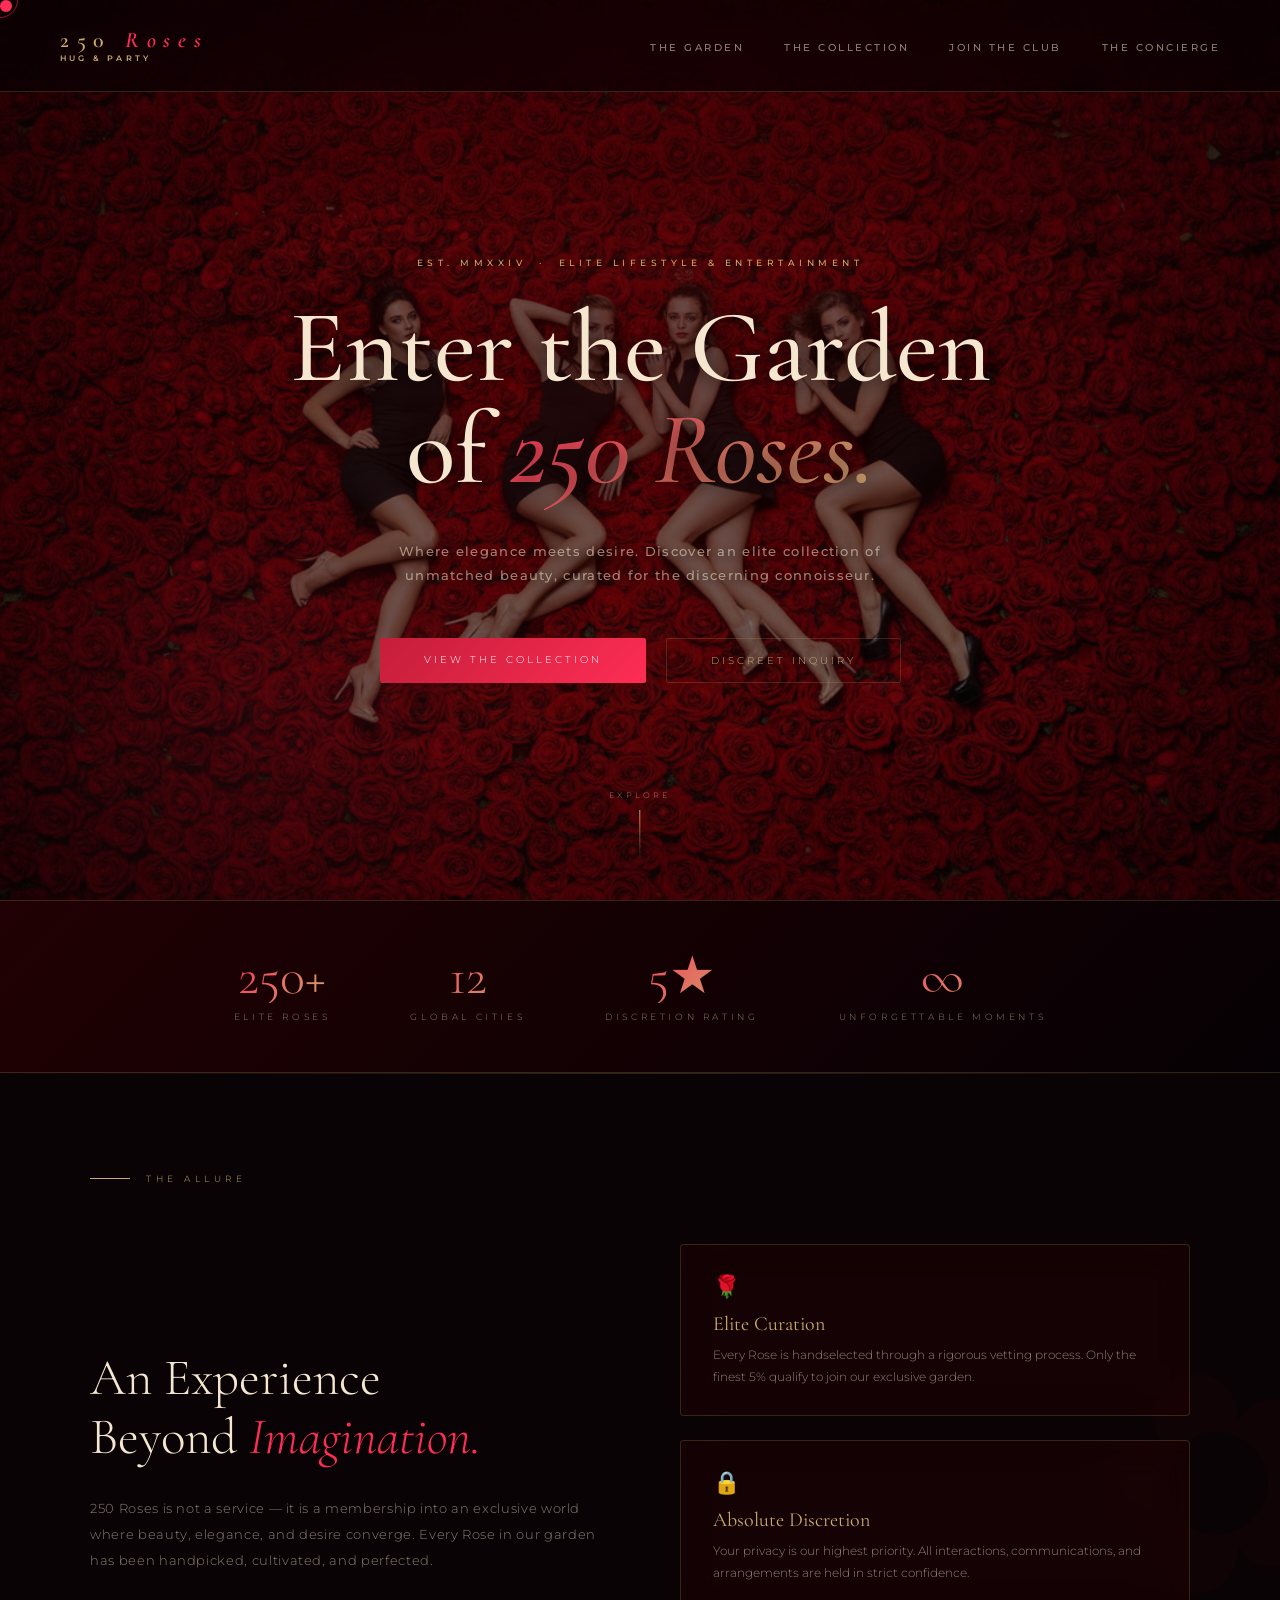
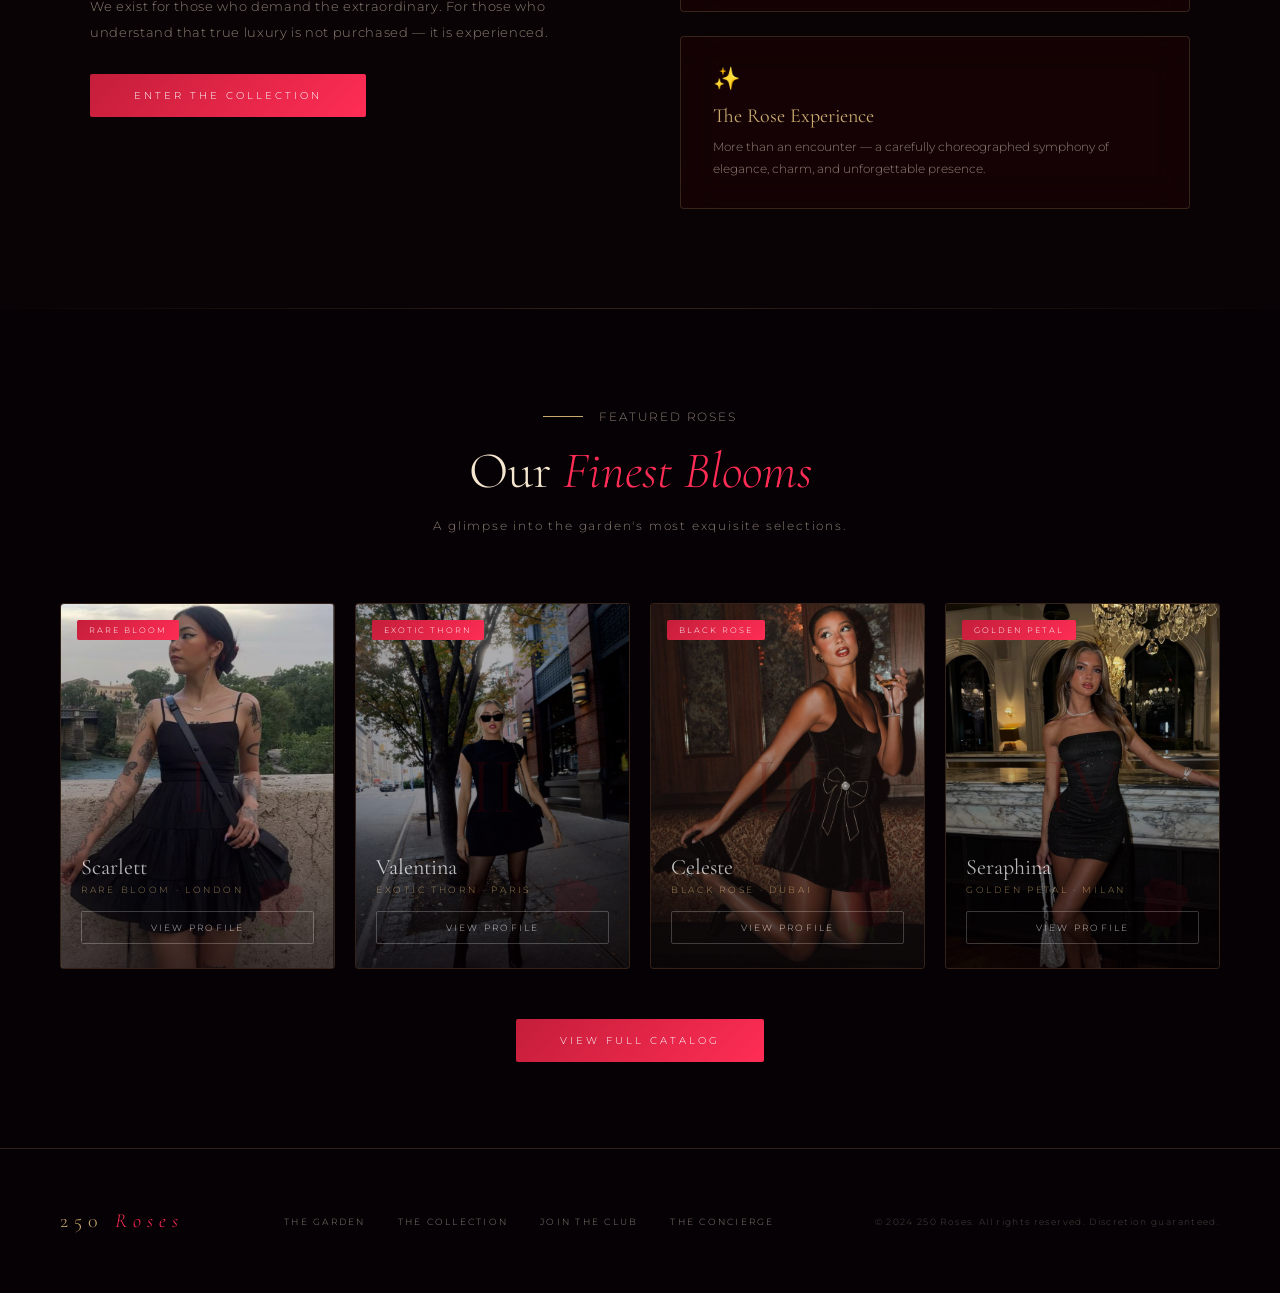
==== index.html @ 03155c03 "feat: UI design with nice images" ====
<!DOCTYPE html>
<html lang="en">
<head>
<meta charset="UTF-8">
<meta name="viewport" content="width=device-width, initial-scale=1.0">
<title>250 Roses – Enter the Garden</title>
<link href="https://fonts.googleapis.com/css2?family=Cormorant+Garamond:ital,wght@0,300;0,400;0,600;1,300;1,400&family=Montserrat:wght@200;300;400;500&display=swap" rel="stylesheet">
<style>
  :root {
    --crimson: #8B0000;
    --rose: #C41E3A;
    --blush: #FF2D55;
    --gold: #C9A96E;
    --dark: #0A0305;
    --darker: #060104;
    --glass: rgba(139,0,0,0.08);
    --glass-border: rgba(201,169,110,0.2);
    --text: #F5E6D0;
    --text-muted: rgba(245,230,208,0.55);
  }

  * { margin: 0; padding: 0; box-sizing: border-box; }

  body {
    background: var(--darker);
    color: var(--text);
    font-family: 'Montserrat', sans-serif;
    font-weight: 300;
    overflow-x: hidden;
    cursor: none;
  }

  /* Custom cursor */
  .cursor {
    width: 12px; height: 12px;
    background: var(--blush);
    border-radius: 50%;
    position: fixed;
    pointer-events: none;
    z-index: 9999;
    transition: transform 0.15s ease, background 0.3s;
    mix-blend-mode: screen;
  }
  .cursor-ring {
    width: 36px; height: 36px;
    border: 1px solid rgba(255,45,85,0.5);
    border-radius: 50%;
    position: fixed;
    pointer-events: none;
    z-index: 9998;
    transition: transform 0.4s ease;
  }

  /* Nav */
  nav {
    position: fixed; top: 0; width: 100%; z-index: 100;
    padding: 28px 60px;
    display: flex; justify-content: space-between; align-items: center;
    background: rgba(6,1,4,0.6);
    border-bottom: 1px solid var(--glass-border);
    backdrop-filter: blur(20px);
  }
  .logo {
    font-family: 'Cormorant Garamond', serif;
    font-size: 22px; font-weight: 600;
    letter-spacing: 0.35em;
    color: var(--gold);
    text-decoration: none;
    display: flex; flex-direction: column; line-height: 1.1;
  }
  .logo .brand span { color: var(--blush); font-style: italic; }
  .logo .slogan { font-family: 'Montserrat', sans-serif; font-size: 8px; font-weight: 600; color: var(--gold); letter-spacing: 0.4em; text-transform: uppercase; margin-top: 2px; font-style: normal; }
  .nav-links { display: flex; gap: 40px; list-style: none; }
  .nav-links a {
    font-size: 10px; letter-spacing: 0.25em; text-transform: uppercase;
    color: var(--text-muted); text-decoration: none;
    font-weight: 500;
    transition: color 0.3s;
  }
  .nav-links a:hover { color: var(--gold); }

  /* Hero */
  .hero {
    min-height: 100vh;
    display: flex; flex-direction: column; justify-content: center; align-items: center;
    text-align: center;
    position: relative;
    overflow: hidden;
    padding: 120px 40px 80px;
  }

  .hero-bg {
    position: absolute; inset: 0;
    background:
      linear-gradient(rgba(6,1,4,0.5), rgba(6,1,4,0.5)),
      radial-gradient(ellipse 60% 70% at 50% 40%, rgba(139,0,0,0.35) 0%, transparent 70%),
      radial-gradient(ellipse 40% 50% at 20% 80%, rgba(196,30,58,0.2) 0%, transparent 60%),
      radial-gradient(ellipse 50% 60% at 80% 20%, rgba(139,0,0,0.15) 0%, transparent 60%),
      url('src/main_cover.png') center/cover no-repeat;
    background-color: var(--darker);
  }

  /* Animated rose petals */
  .petal {
    position: absolute;
    width: 6px; height: 10px;
    background: linear-gradient(135deg, var(--rose), var(--crimson));
    border-radius: 50% 0 50% 0;
    opacity: 0;
    animation: fall linear infinite;
  }

  @keyframes fall {
    0% { transform: translateY(-20px) rotate(0deg); opacity: 0; }
    10% { opacity: 0.6; }
    90% { opacity: 0.2; }
    100% { transform: translateY(110vh) rotate(720deg); opacity: 0; }
  }

  .hero-eyebrow {
    font-size: 9px; letter-spacing: 0.5em; text-transform: uppercase;
    color: var(--gold); margin-bottom: 28px;
    font-weight: 500;
    opacity: 0; animation: fadeUp 1s ease 0.3s forwards;
  }

  .hero-title {
    font-family: 'Cormorant Garamond', serif;
    font-size: clamp(52px, 8vw, 108px);
    font-weight: 500; line-height: 1.0;
    color: var(--text);
    margin-bottom: 8px;
    text-shadow: 0 4px 20px rgba(0,0,0,0.8);
    opacity: 0; animation: fadeUp 1.2s ease 0.5s forwards;
  }
  .hero-title em {
    font-style: italic;
    background: linear-gradient(135deg, var(--blush), var(--gold));
    -webkit-background-clip: text; -webkit-text-fill-color: transparent;
  }

  .hero-number {
    font-family: 'Cormorant Garamond', serif;
    font-size: clamp(80px, 14vw, 180px);
    font-weight: 300; line-height: 0.85;
    background: linear-gradient(180deg, rgba(196,30,58,0.4) 0%, transparent 100%);
    -webkit-background-clip: text; -webkit-text-fill-color: transparent;
    position: absolute; top: 50%; left: 50%;
    transform: translate(-50%, -55%);
    pointer-events: none; z-index: -1;
    letter-spacing: 0.05em;
  }

  .hero-sub {
    font-size: 13px; line-height: 1.9; letter-spacing: 0.1em;
    color: var(--text-muted); max-width: 500px;
    font-weight: 500; text-shadow: 0 2px 10px rgba(0,0,0,0.6);
    margin: 30px auto 50px;
    opacity: 0; animation: fadeUp 1.2s ease 0.7s forwards;
  }

  .cta-group {
    display: flex; gap: 20px; justify-content: center; flex-wrap: wrap;
    opacity: 0; animation: fadeUp 1s ease 0.9s forwards;
  }

  .btn-primary {
    padding: 15px 44px;
    background: linear-gradient(135deg, var(--rose), var(--blush));
    border: none; border-radius: 2px;
    font-family: 'Montserrat', sans-serif;
    font-size: 10px; letter-spacing: 0.3em; text-transform: uppercase;
    color: white; cursor: none; text-decoration: none;
    transition: all 0.3s; position: relative; overflow: hidden;
  }
  .btn-primary::after {
    content: ''; position: absolute; inset: 0;
    background: linear-gradient(135deg, transparent, rgba(255,255,255,0.1));
    opacity: 0; transition: opacity 0.3s;
  }
  .btn-primary:hover::after { opacity: 1; }
  .btn-primary:hover { transform: translateY(-2px); box-shadow: 0 20px 40px rgba(196,30,58,0.4); }

  .btn-ghost {
    padding: 15px 44px;
    background: transparent;
    border: 1px solid var(--glass-border);
    border-radius: 2px;
    font-family: 'Montserrat', sans-serif;
    font-size: 10px; letter-spacing: 0.3em; text-transform: uppercase;
    color: var(--gold); cursor: none; text-decoration: none;
    transition: all 0.3s;
  }
  .btn-ghost:hover {
    border-color: var(--gold);
    background: rgba(201,169,110,0.08);
    transform: translateY(-2px);
  }

  .scroll-hint {
    position: absolute; bottom: 40px; left: 50%; transform: translateX(-50%);
    display: flex; flex-direction: column; align-items: center; gap: 10px;
    opacity: 0; animation: fadeIn 1s ease 1.5s forwards;
  }
  .scroll-hint span {
    font-size: 8px; letter-spacing: 0.4em; text-transform: uppercase; color: var(--text-muted);
  }
  .scroll-line {
    width: 1px; height: 50px;
    background: linear-gradient(to bottom, var(--gold), transparent);
    animation: scrollPulse 2s ease infinite;
  }
  @keyframes scrollPulse {
    0%, 100% { opacity: 0.3; transform: scaleY(1); }
    50% { opacity: 1; transform: scaleY(1.2); }
  }

  /* Rose divider */
  .rose-divider {
    text-align: center; padding: 20px 0;
    font-size: 28px; color: var(--crimson);
    opacity: 0.6;
  }

  /* Section base */
  section { padding: 100px 60px; }

  /* Allure section */
  .allure {
    background: var(--dark);
    position: relative; overflow: hidden;
  }
  .allure::before {
    content: '';
    position: absolute; top: 0; left: 0; right: 0; height: 1px;
    background: linear-gradient(to right, transparent, var(--glass-border), transparent);
  }
  .allure::after {
    content: '';
    position: absolute; bottom: 0; left: 0; right: 0; height: 1px;
    background: linear-gradient(to right, transparent, var(--glass-border), transparent);
  }

  .allure-inner {
    max-width: 1100px; margin: 0 auto;
  }

  .section-label {
    font-size: 9px; letter-spacing: 0.5em; text-transform: uppercase;
    color: var(--gold); margin-bottom: 24px;
    display: flex; align-items: center; gap: 16px;
  }
  .section-label::before {
    content: ''; width: 40px; height: 1px; background: var(--gold);
  }

  .allure-grid {
    display: grid; grid-template-columns: 1fr 1fr; gap: 80px;
    align-items: center; margin-top: 60px;
  }

  .allure-text h2 {
    font-family: 'Cormorant Garamond', serif;
    font-size: clamp(36px, 4vw, 56px); font-weight: 300;
    line-height: 1.15; margin-bottom: 28px;
  }
  .allure-text h2 em { font-style: italic; color: var(--blush); }
  .allure-text p {
    font-size: 13px; line-height: 2; color: var(--text-muted);
    margin-bottom: 20px; letter-spacing: 0.05em;
  }

  .pillars {
    display: flex; flex-direction: column; gap: 24px;
  }

  .pillar {
    padding: 28px 32px;
    background: var(--glass);
    border: 1px solid var(--glass-border);
    border-radius: 4px;
    backdrop-filter: blur(20px);
    position: relative; overflow: hidden;
    transition: all 0.4s;
  }
  .pillar::before {
    content: '';
    position: absolute; left: 0; top: 0; bottom: 0; width: 2px;
    background: linear-gradient(to bottom, var(--blush), var(--crimson));
    transform: scaleY(0); transform-origin: top;
    transition: transform 0.4s;
  }
  .pillar:hover::before { transform: scaleY(1); }
  .pillar:hover {
    background: rgba(139,0,0,0.15);
    border-color: rgba(201,169,110,0.35);
    transform: translateX(8px);
  }

  .pillar-icon { font-size: 22px; margin-bottom: 12px; }
  .pillar h3 {
    font-family: 'Cormorant Garamond', serif;
    font-size: 20px; font-weight: 400;
    color: var(--gold); margin-bottom: 8px;
  }
  .pillar p { font-size: 12px; line-height: 1.8; color: var(--text-muted); }

  /* Featured Roses */
  .featured { background: var(--darker); }
  .featured-inner { max-width: 1200px; margin: 0 auto; }

  .featured-header {
    text-align: center; margin-bottom: 70px;
  }
  .featured-header h2 {
    font-family: 'Cormorant Garamond', serif;
    font-size: clamp(36px, 4vw, 60px); font-weight: 300;
    margin-bottom: 16px;
  }
  .featured-header h2 em { font-style: italic; color: var(--blush); }
  .featured-header p {
    font-size: 12px; letter-spacing: 0.15em; color: var(--text-muted);
  }

  .profile-grid {
    display: grid;
    grid-template-columns: repeat(4, 1fr);
    gap: 20px;
    margin-bottom: 60px;
  }

  .profile-card {
    position: relative; border-radius: 4px; overflow: hidden;
    aspect-ratio: 3/4;
    background: var(--glass);
    border: 1px solid var(--glass-border);
    cursor: none;
    transition: all 0.5s;
    group: true;
  }
  .profile-card:hover { transform: translateY(-12px); border-color: var(--rose); }
  .profile-card:hover .card-overlay { opacity: 1; }
  .profile-card:hover .card-glow { opacity: 1; }

  .card-glow {
    position: absolute; inset: 0;
    background: linear-gradient(135deg, rgba(196,30,58,0.2), transparent);
    opacity: 0; transition: opacity 0.5s; pointer-events: none; z-index: 1;
  }

  /* Simulated photo placeholder */
  .card-photo {
    width: 100%; height: 100%;
    background: linear-gradient(160deg, #1a0508 0%, #0d020a 40%, #180310 100%);
    position: relative;
    display: flex; align-items: center; justify-content: center;
  }
  .profile-card:nth-child(1) .card-photo { background: url('src/girl-1.png') center/cover; }
  .profile-card:nth-child(2) .card-photo { background: url('src/girl-2.png') center/cover; }
  .profile-card:nth-child(3) .card-photo { background: url('src/girl-3.png') center/cover; }
  .profile-card:nth-child(4) .card-photo { background: url('src/girl-4.png') center/cover; }
  .card-photo .rose-silhouette {
    font-size: 60px; opacity: 0.15;
    position: absolute; bottom: 20px; right: 20px;
    transform: rotate(15deg);
  }
  .card-photo .model-num {
    font-family: 'Cormorant Garamond', serif;
    font-size: 80px; font-weight: 300;
    color: rgba(139,0,0,0.2); letter-spacing: -0.02em;
    position: absolute; top: 50%; left: 50%; transform: translate(-50%,-50%);
  }

  .card-overlay {
    position: absolute; inset: 0;
    background: linear-gradient(to top, rgba(6,1,4,0.95) 0%, rgba(6,1,4,0.4) 50%, transparent 100%);
    opacity: 0.7; transition: opacity 0.4s;
    display: flex; flex-direction: column; justify-content: flex-end;
    padding: 24px 20px; z-index: 2;
  }

  .card-badge {
    position: absolute; top: 16px; left: 16px; z-index: 3;
    padding: 5px 12px;
    background: linear-gradient(135deg, var(--rose), var(--blush));
    border-radius: 2px;
    font-size: 8px; letter-spacing: 0.25em; text-transform: uppercase;
    color: white;
  }

  .card-name {
    font-family: 'Cormorant Garamond', serif;
    font-size: 22px; font-weight: 400;
    color: white; margin-bottom: 4px;
  }
  .card-type {
    font-size: 9px; letter-spacing: 0.3em; text-transform: uppercase;
    color: var(--gold); margin-bottom: 16px;
  }
  .card-btn {
    display: inline-block; padding: 10px 20px;
    border: 1px solid rgba(255,255,255,0.3); border-radius: 2px;
    font-size: 9px; letter-spacing: 0.25em; text-transform: uppercase;
    color: white; text-decoration: none;
    transition: all 0.3s; text-align: center;
  }
  .card-btn:hover { background: var(--rose); border-color: var(--rose); }

  .view-all {
    text-align: center;
  }

  /* Stats bar */
  .stats-bar {
    background: linear-gradient(135deg, rgba(139,0,0,0.2), rgba(6,1,4,0.8));
    border-top: 1px solid var(--glass-border);
    border-bottom: 1px solid var(--glass-border);
    padding: 50px 60px;
    display: flex; justify-content: center; gap: 80px; flex-wrap: wrap;
  }

  .stat { text-align: center; }
  .stat-num {
    font-family: 'Cormorant Garamond', serif;
    font-size: 52px; font-weight: 300;
    background: linear-gradient(135deg, var(--blush), var(--gold));
    -webkit-background-clip: text; -webkit-text-fill-color: transparent;
    display: block; line-height: 1;
  }
  .stat-label {
    font-size: 9px; letter-spacing: 0.4em; text-transform: uppercase;
    color: var(--text-muted); margin-top: 8px; display: block;
  }

  /* Footer */
  footer {
    background: var(--darker);
    padding: 60px;
    display: flex; justify-content: space-between; align-items: center; flex-wrap: wrap;
    gap: 30px;
    border-top: 1px solid var(--glass-border);
  }
  .footer-logo {
    font-family: 'Cormorant Garamond', serif;
    font-size: 20px; letter-spacing: 0.3em; color: var(--gold);
  }
  .footer-logo span { color: var(--blush); font-style: italic; }
  .footer-links { display: flex; gap: 32px; flex-wrap: wrap; }
  .footer-links a {
    font-size: 9px; letter-spacing: 0.25em; text-transform: uppercase;
    color: var(--text-muted); text-decoration: none; transition: color 0.3s;
  }
  .footer-links a:hover { color: var(--gold); }
  .footer-copy {
    font-size: 9px; color: rgba(245,230,208,0.3); letter-spacing: 0.15em;
  }

  @keyframes fadeUp {
    from { opacity: 0; transform: translateY(30px); }
    to { opacity: 1; transform: translateY(0); }
  }
  @keyframes fadeIn {
    from { opacity: 0; }
    to { opacity: 1; }
  }

  /* Decorative rose bg element */
  .bg-rose-text {
    position: absolute; right: -60px; top: 50%;
    font-family: 'Cormorant Garamond', serif;
    font-size: 300px; font-weight: 300; line-height: 1;
    color: rgba(139,0,0,0.04);
    pointer-events: none; user-select: none;
    letter-spacing: -0.05em;
    transform: translateY(-50%) rotate(-90deg);
  }

  @media (max-width: 768px) {
    nav { padding: 20px 24px; }
    section { padding: 70px 24px; }
    .allure-grid { grid-template-columns: 1fr; gap: 50px; }
    .profile-grid { grid-template-columns: repeat(2, 1fr); }
    .stats-bar { gap: 40px; }
    footer { flex-direction: column; text-align: center; }
    .nav-links { display: none; }
  }
</style>
</head>
<body>

<div class="cursor" id="cursor"></div>
<div class="cursor-ring" id="cursorRing"></div>

<nav>
  <a href="index.html" class="logo">
    <div class="brand">250 <span>Roses</span></div>
    <div class="slogan">hug & party</div>
  </a>
  <ul class="nav-links">
    <li><a href="index.html">The Garden</a></li>
    <li><a href="catalog.html">The Collection</a></li>
    <li><a href="join.html">Join the Club</a></li>
    <li><a href="contact.html">The Concierge</a></li>
  </ul>
</nav>

<section class="hero">
  <div class="hero-bg"></div>
  <div class="hero-number">250</div>

  <!-- Petals -->
  <script>
    // Generate petals via inline (will run after DOM)
  </script>

  <p class="hero-eyebrow">Est. MMXXIV &nbsp;·&nbsp; Elite Lifestyle &amp; Entertainment</p>
  <h1 class="hero-title">Enter the Garden<br>of <em>250 Roses.</em></h1>
  <p class="hero-sub">Where elegance meets desire. Discover an elite collection of unmatched beauty, curated for the discerning connoisseur.</p>
  <div class="cta-group">
    <a href="catalog.html" class="btn-primary">View the Collection</a>
    <a href="contact.html" class="btn-ghost">Discreet Inquiry</a>
  </div>

  <div class="scroll-hint">
    <span>Explore</span>
    <div class="scroll-line"></div>
  </div>
</section>

<div class="stats-bar">
  <div class="stat">
    <span class="stat-num">250+</span>
    <span class="stat-label">Elite Roses</span>
  </div>
  <div class="stat">
    <span class="stat-num">12</span>
    <span class="stat-label">Global Cities</span>
  </div>
  <div class="stat">
    <span class="stat-num">5★</span>
    <span class="stat-label">Discretion Rating</span>
  </div>
  <div class="stat">
    <span class="stat-num">∞</span>
    <span class="stat-label">Unforgettable Moments</span>
  </div>
</div>

<section class="allure">
  <div class="bg-rose-text">✿</div>
  <div class="allure-inner">
    <p class="section-label">The Allure</p>
    <div class="allure-grid">
      <div class="allure-text">
        <h2>An Experience<br>Beyond <em>Imagination.</em></h2>
        <p>250 Roses is not a service — it is a membership into an exclusive world where beauty, elegance, and desire converge. Every Rose in our garden has been handpicked, cultivated, and perfected.</p>
        <p>We exist for those who demand the extraordinary. For those who understand that true luxury is not purchased — it is experienced.</p>
        <br>
        <a href="catalog.html" class="btn-primary">Enter the Collection</a>
      </div>
      <div class="pillars">
        <div class="pillar">
          <div class="pillar-icon">🌹</div>
          <h3>Elite Curation</h3>
          <p>Every Rose is handselected through a rigorous vetting process. Only the finest 5% qualify to join our exclusive garden.</p>
        </div>
        <div class="pillar">
          <div class="pillar-icon">🔒</div>
          <h3>Absolute Discretion</h3>
          <p>Your privacy is our highest priority. All interactions, communications, and arrangements are held in strict confidence.</p>
        </div>
        <div class="pillar">
          <div class="pillar-icon">✨</div>
          <h3>The Rose Experience</h3>
          <p>More than an encounter — a carefully choreographed symphony of elegance, charm, and unforgettable presence.</p>
        </div>
      </div>
    </div>
  </div>
</section>

<section class="featured">
  <div class="featured-inner">
    <div class="featured-header">
      <p class="section-label" style="justify-content:center; margin-bottom:16px;">Featured Roses</p>
      <h2>Our <em>Finest Blooms</em></h2>
      <p style="margin-top:12px;">A glimpse into the garden's most exquisite selections.</p>
    </div>

    <div class="profile-grid">
      <!-- Cards -->
      <div class="profile-card">
        <div class="card-photo">
          <div class="model-num">I</div>
          <div class="rose-silhouette">🌹</div>
        </div>
        <div class="card-badge">Rare Bloom</div>
        <div class="card-glow"></div>
        <div class="card-overlay">
          <div class="card-name">Scarlett</div>
          <div class="card-type">Rare Bloom · London</div>
          <a href="catalog.html" class="card-btn">View Profile</a>
        </div>
      </div>
      <div class="profile-card">
        <div class="card-photo">
          <div class="model-num">II</div>
          <div class="rose-silhouette">🌹</div>
        </div>
        <div class="card-badge">Exotic Thorn</div>
        <div class="card-glow"></div>
        <div class="card-overlay">
          <div class="card-name">Valentina</div>
          <div class="card-type">Exotic Thorn · Paris</div>
          <a href="catalog.html" class="card-btn">View Profile</a>
        </div>
      </div>
      <div class="profile-card">
        <div class="card-photo">
          <div class="model-num">III</div>
          <div class="rose-silhouette">🌹</div>
        </div>
        <div class="card-badge">Black Rose</div>
        <div class="card-glow"></div>
        <div class="card-overlay">
          <div class="card-name">Celeste</div>
          <div class="card-type">Black Rose · Dubai</div>
          <a href="catalog.html" class="card-btn">View Profile</a>
        </div>
      </div>
      <div class="profile-card">
        <div class="card-photo">
          <div class="model-num">IV</div>
          <div class="rose-silhouette">🌹</div>
        </div>
        <div class="card-badge">Golden Petal</div>
        <div class="card-glow"></div>
        <div class="card-overlay">
          <div class="card-name">Seraphina</div>
          <div class="card-type">Golden Petal · Milan</div>
          <a href="catalog.html" class="card-btn">View Profile</a>
        </div>
      </div>
    </div>

    <div class="view-all">
      <a href="catalog.html" class="btn-primary">View Full Catalog</a>
    </div>
  </div>
</section>

<footer>
  <div class="footer-logo">250 <span>Roses</span></div>
  <div class="footer-links">
    <a href="index.html">The Garden</a>
    <a href="catalog.html">The Collection</a>
    <a href="join.html">Join the Club</a>
    <a href="contact.html">The Concierge</a>
  </div>
  <p class="footer-copy">© 2024 250 Roses. All rights reserved. Discretion guaranteed.</p>
</footer>

<script>
  // Custom cursor
  const cursor = document.getElementById('cursor');
  const ring = document.getElementById('cursorRing');
  let mx = 0, my = 0, rx = 0, ry = 0;

  document.addEventListener('mousemove', e => {
    mx = e.clientX; my = e.clientY;
    cursor.style.left = mx - 6 + 'px';
    cursor.style.top = my - 6 + 'px';
  });

  function animateRing() {
    rx += (mx - rx) * 0.12;
    ry += (my - ry) * 0.12;
    ring.style.left = rx - 18 + 'px';
    ring.style.top = ry - 18 + 'px';
    requestAnimationFrame(animateRing);
  }
  animateRing();

  document.querySelectorAll('a, button').forEach(el => {
    el.addEventListener('mouseenter', () => {
      cursor.style.transform = 'scale(2.5)';
      cursor.style.background = 'var(--gold)';
    });
    el.addEventListener('mouseleave', () => {
      cursor.style.transform = 'scale(1)';
      cursor.style.background = 'var(--blush)';
    });
  });

  // Falling petals
  const hero = document.querySelector('.hero');
  for (let i = 0; i < 18; i++) {
    const p = document.createElement('div');
    p.className = 'petal';
    p.style.left = Math.random() * 100 + '%';
    p.style.animationDuration = (8 + Math.random() * 12) + 's';
    p.style.animationDelay = (Math.random() * 10) + 's';
    p.style.width = (4 + Math.random() * 8) + 'px';
    p.style.height = (6 + Math.random() * 12) + 'px';
    p.style.opacity = 0;
    hero.appendChild(p);
  }

  // Scroll reveal
  const observer = new IntersectionObserver(entries => {
    entries.forEach(e => {
      if (e.isIntersecting) {
        e.target.style.opacity = '1';
        e.target.style.transform = 'translateY(0)';
      }
    });
  }, { threshold: 0.15 });

  document.querySelectorAll('.pillar, .profile-card, .stat').forEach(el => {
    el.style.opacity = '0';
    el.style.transform = 'translateY(30px)';
    el.style.transition = 'opacity 0.8s ease, transform 0.8s ease';
    observer.observe(el);
  });
</script>
</body>
</html>
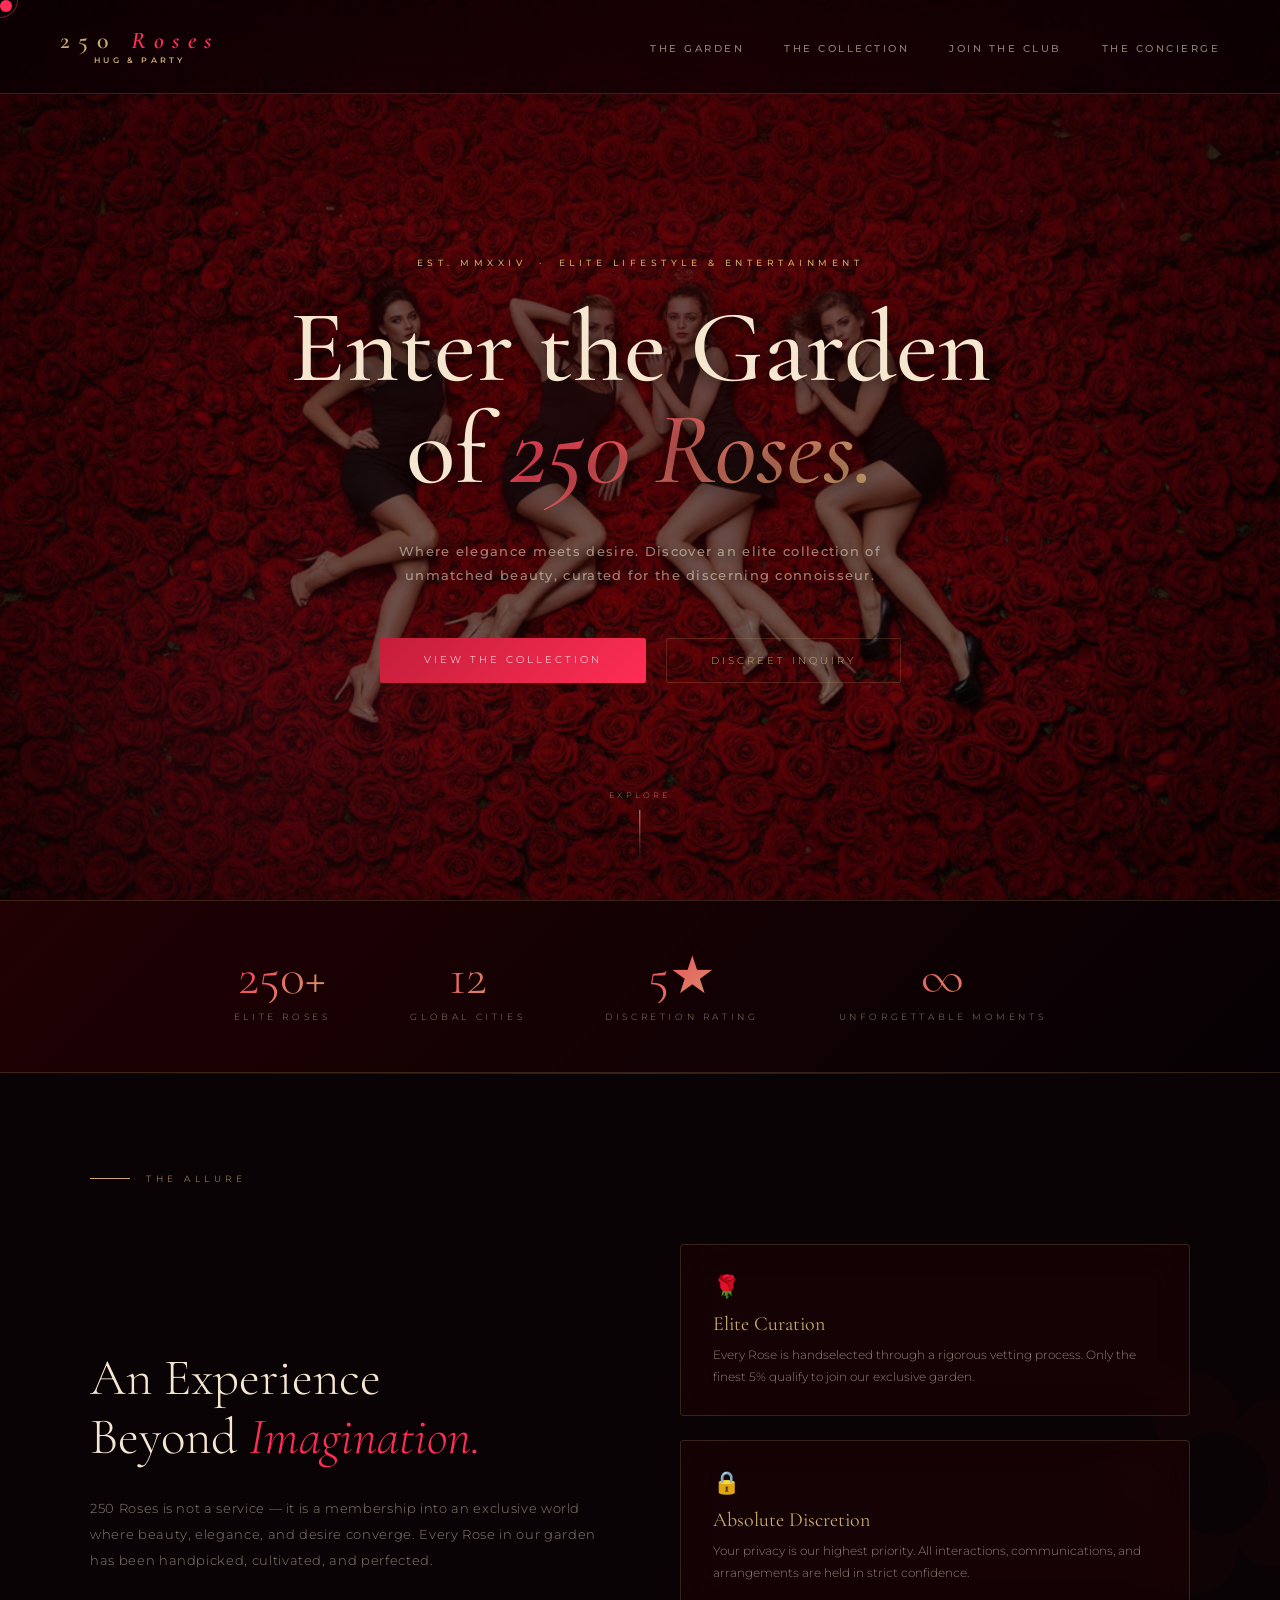
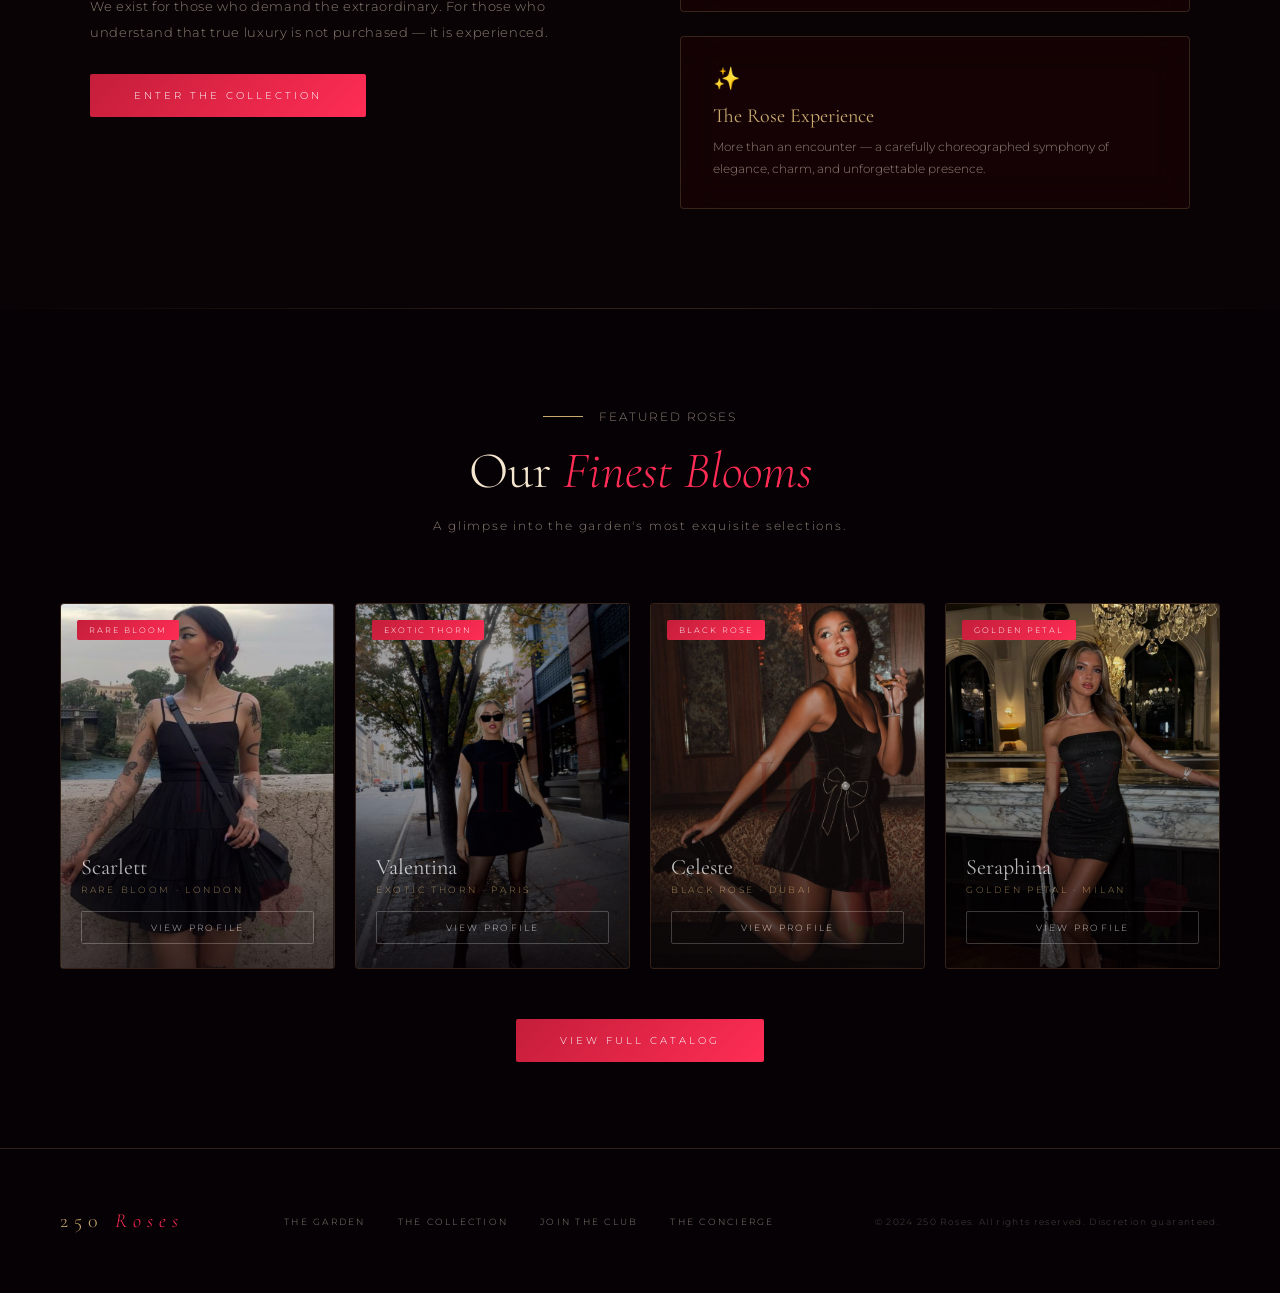
==== commit 9c0e7248: "style: minor changes" ====
--- a/index.html
+++ b/index.html
@@ -62,11 +62,11 @@
   }
   .logo {
     font-family: 'Cormorant Garamond', serif;
-    font-size: 22px; font-weight: 600;
+    font-size: 24px; font-weight: 600;
     letter-spacing: 0.35em;
     color: var(--gold);
     text-decoration: none;
-    display: flex; flex-direction: column; line-height: 1.1;
+    display: flex; flex-direction: column; align-items: center; line-height: 1.1;
   }
   .logo .brand span { color: var(--blush); font-style: italic; }
   .logo .slogan { font-family: 'Montserrat', sans-serif; font-size: 8px; font-weight: 600; color: var(--gold); letter-spacing: 0.4em; text-transform: uppercase; margin-top: 2px; font-style: normal; }
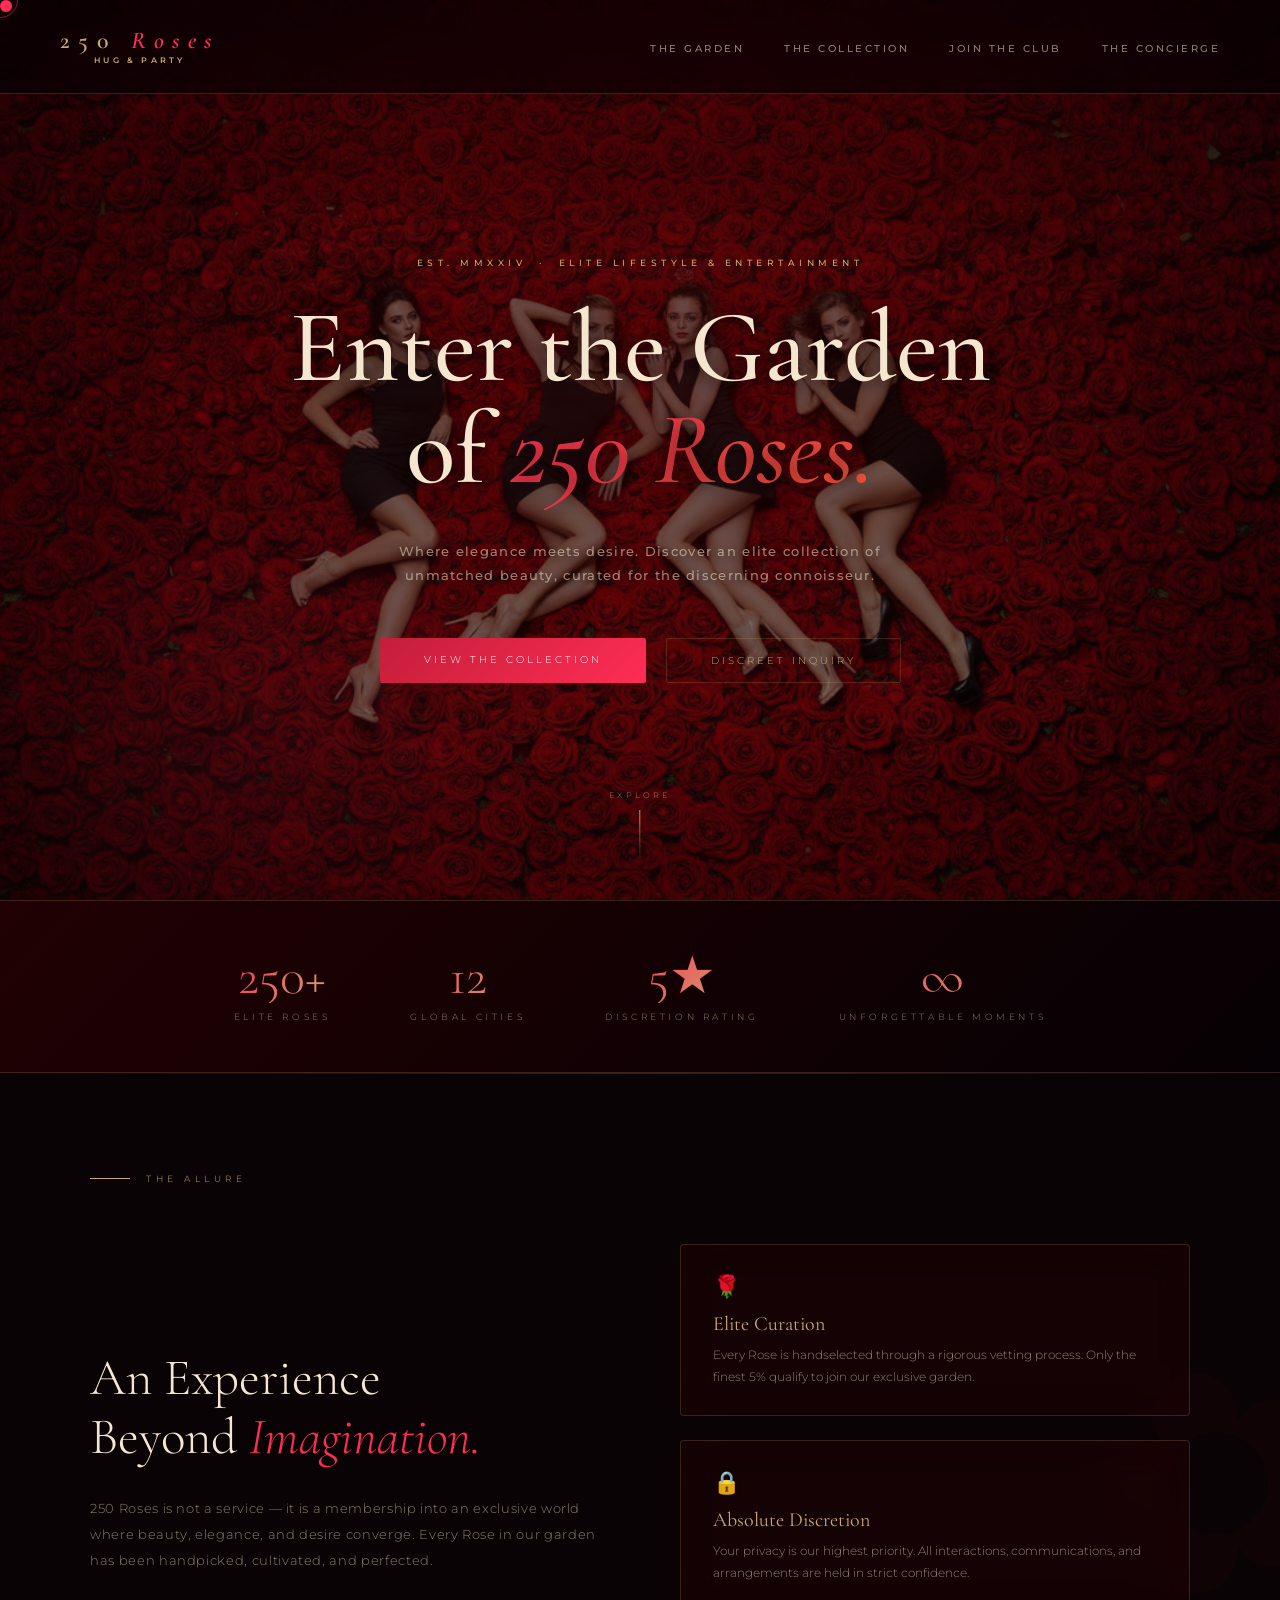
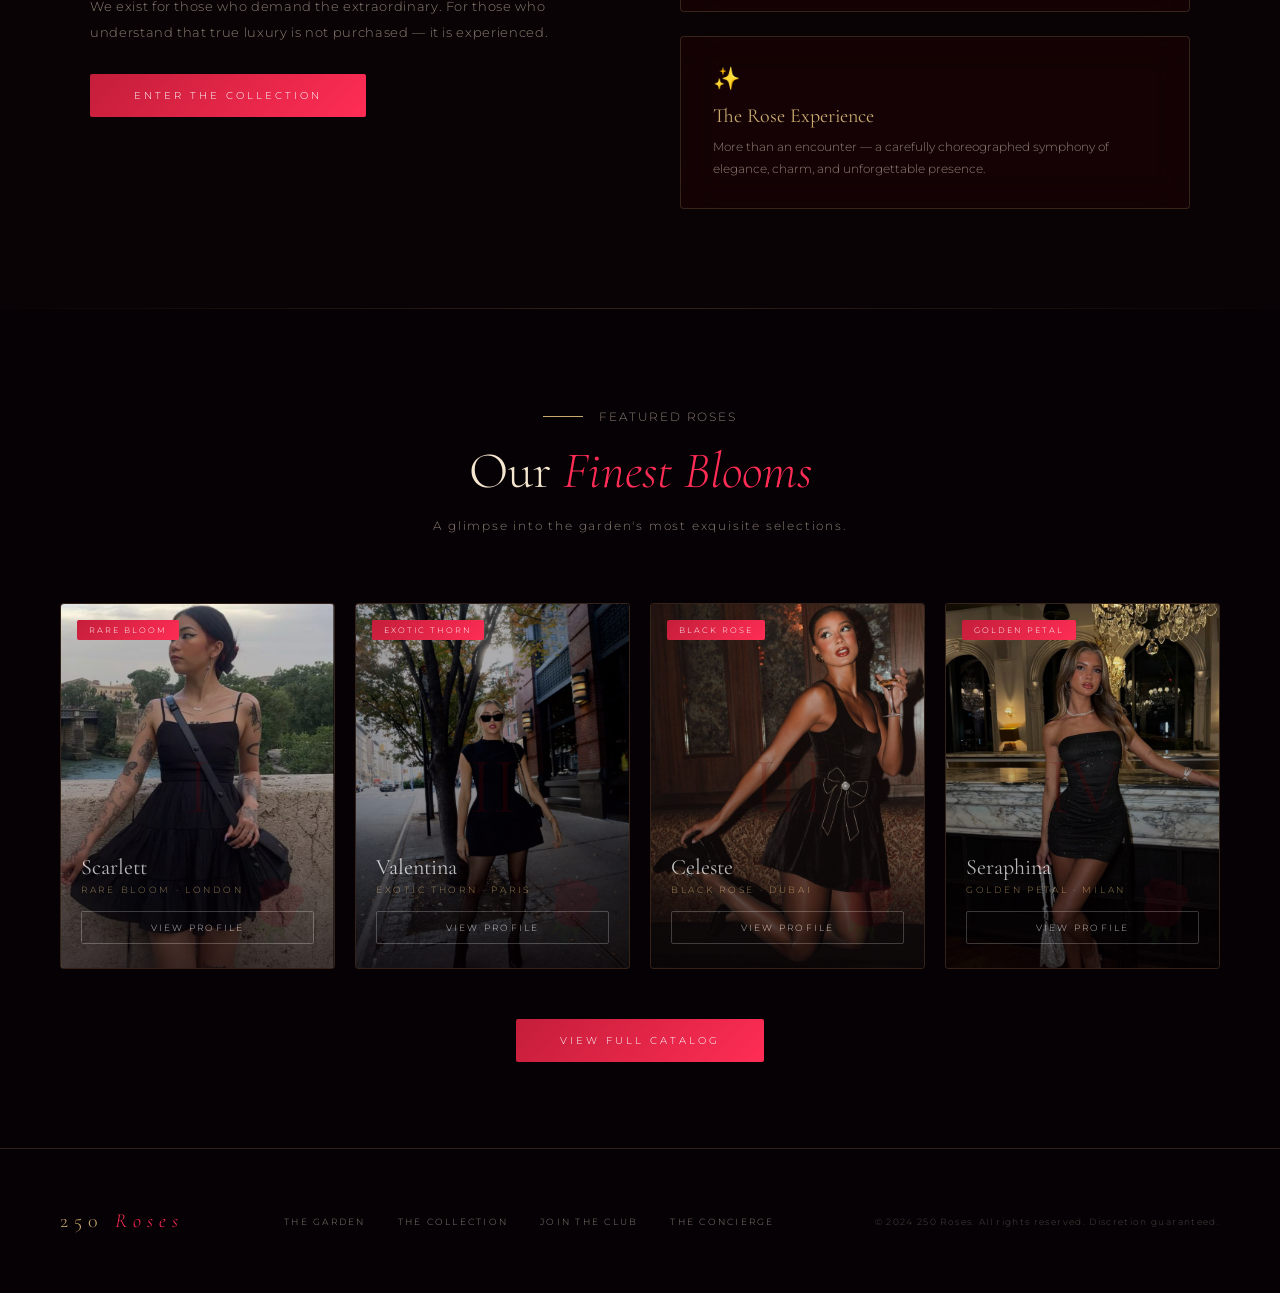
==== commit a8cbf172: "style: fix gradient issue" ====
--- a/index.html
+++ b/index.html
@@ -135,7 +135,7 @@
   }
   .hero-title em {
     font-style: italic;
-    background: linear-gradient(135deg, var(--blush), var(--gold));
+    background: linear-gradient(135deg, var(--blush), #FF5A3D);
     -webkit-background-clip: text; -webkit-text-fill-color: transparent;
   }
 
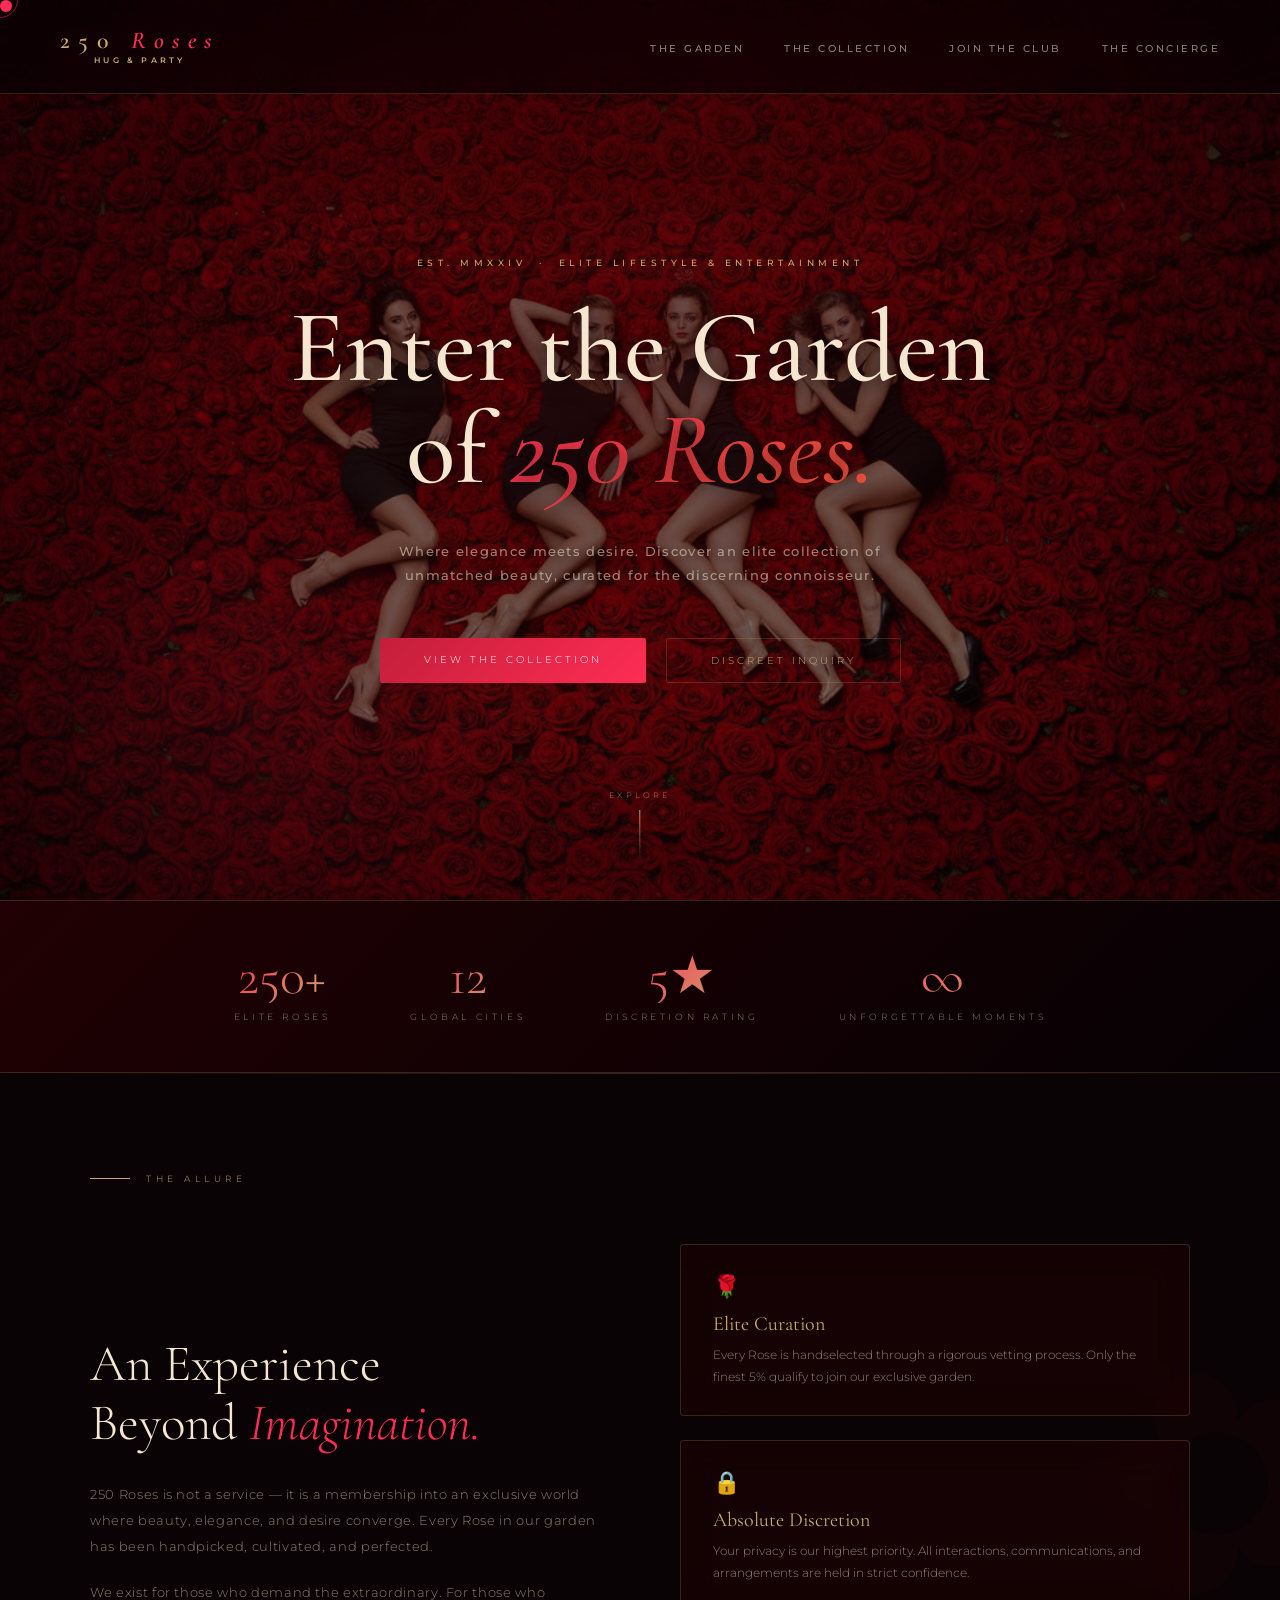
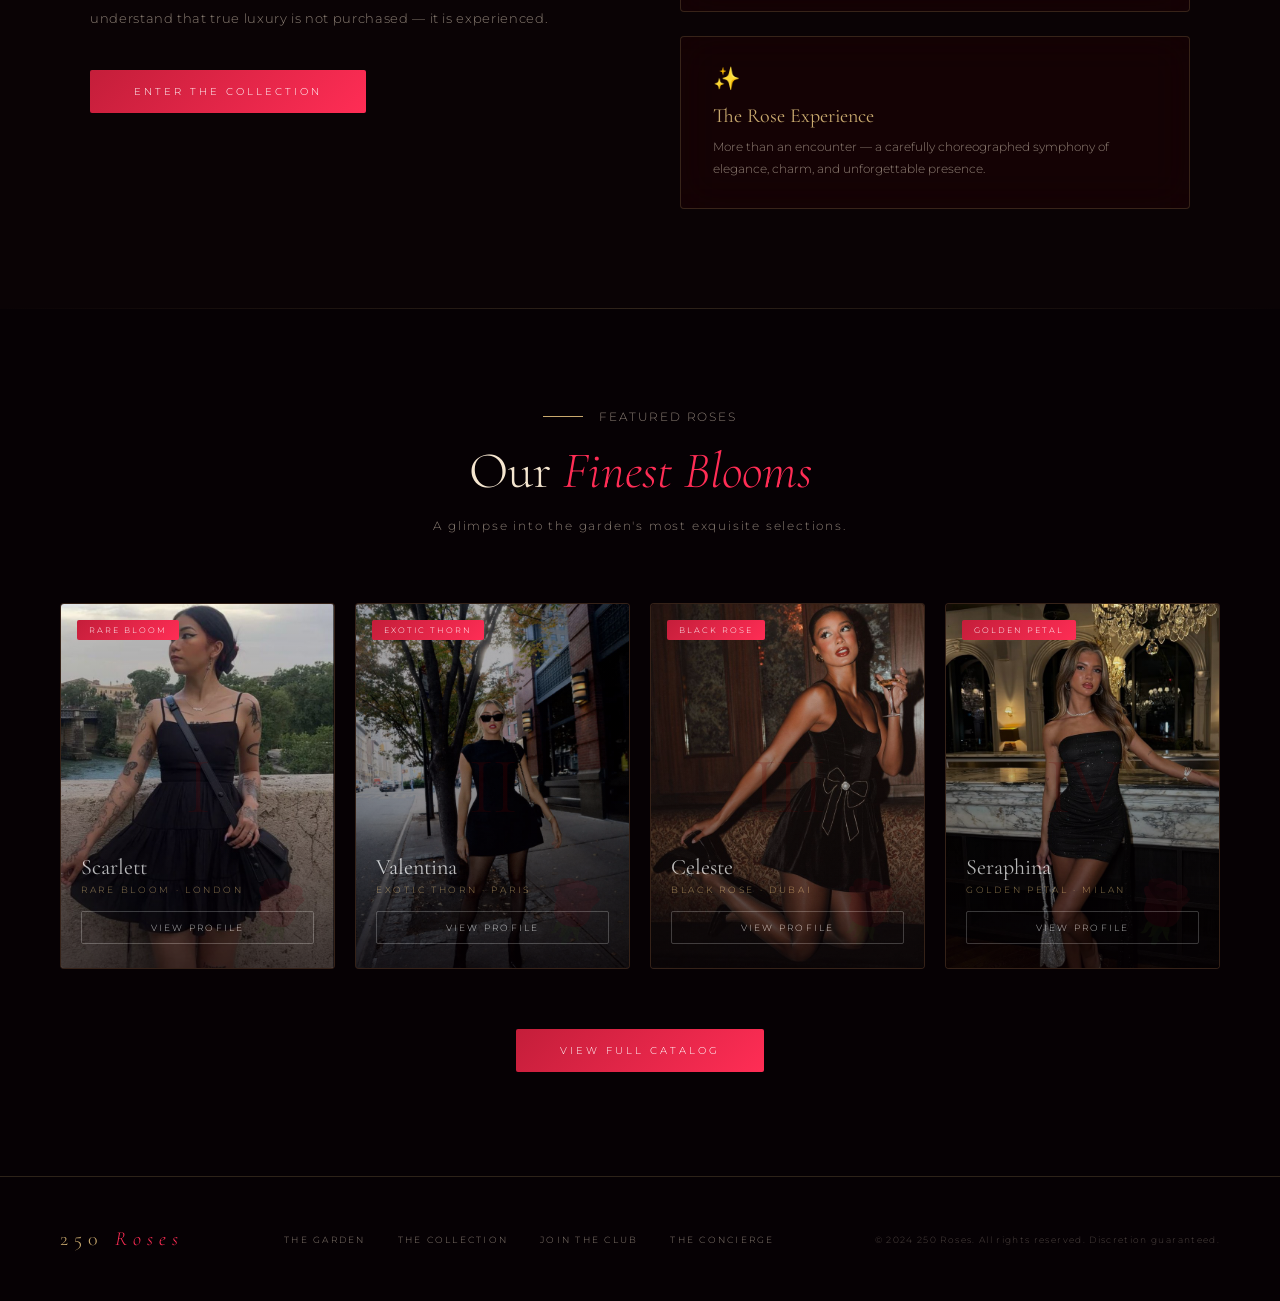
==== commit 8d05b5eb: "feat: refactor code" ====
--- a/index.html
+++ b/index.html
@@ -5,486 +5,9 @@
 <meta name="viewport" content="width=device-width, initial-scale=1.0">
 <title>250 Roses – Enter the Garden</title>
 <link href="https://fonts.googleapis.com/css2?family=Cormorant+Garamond:ital,wght@0,300;0,400;0,600;1,300;1,400&family=Montserrat:wght@200;300;400;500&display=swap" rel="stylesheet">
-<style>
-  :root {
-    --crimson: #8B0000;
-    --rose: #C41E3A;
-    --blush: #FF2D55;
-    --gold: #C9A96E;
-    --dark: #0A0305;
-    --darker: #060104;
-    --glass: rgba(139,0,0,0.08);
-    --glass-border: rgba(201,169,110,0.2);
-    --text: #F5E6D0;
-    --text-muted: rgba(245,230,208,0.55);
-  }
-
-  * { margin: 0; padding: 0; box-sizing: border-box; }
-
-  body {
-    background: var(--darker);
-    color: var(--text);
-    font-family: 'Montserrat', sans-serif;
-    font-weight: 300;
-    overflow-x: hidden;
-    cursor: none;
-  }
-
-  /* Custom cursor */
-  .cursor {
-    width: 12px; height: 12px;
-    background: var(--blush);
-    border-radius: 50%;
-    position: fixed;
-    pointer-events: none;
-    z-index: 9999;
-    transition: transform 0.15s ease, background 0.3s;
-    mix-blend-mode: screen;
-  }
-  .cursor-ring {
-    width: 36px; height: 36px;
-    border: 1px solid rgba(255,45,85,0.5);
-    border-radius: 50%;
-    position: fixed;
-    pointer-events: none;
-    z-index: 9998;
-    transition: transform 0.4s ease;
-  }
-
-  /* Nav */
-  nav {
-    position: fixed; top: 0; width: 100%; z-index: 100;
-    padding: 28px 60px;
-    display: flex; justify-content: space-between; align-items: center;
-    background: rgba(6,1,4,0.6);
-    border-bottom: 1px solid var(--glass-border);
-    backdrop-filter: blur(20px);
-  }
-  .logo {
-    font-family: 'Cormorant Garamond', serif;
-    font-size: 24px; font-weight: 600;
-    letter-spacing: 0.35em;
-    color: var(--gold);
-    text-decoration: none;
-    display: flex; flex-direction: column; align-items: center; line-height: 1.1;
-  }
-  .logo .brand span { color: var(--blush); font-style: italic; }
-  .logo .slogan { font-family: 'Montserrat', sans-serif; font-size: 8px; font-weight: 600; color: var(--gold); letter-spacing: 0.4em; text-transform: uppercase; margin-top: 2px; font-style: normal; }
-  .nav-links { display: flex; gap: 40px; list-style: none; }
-  .nav-links a {
-    font-size: 10px; letter-spacing: 0.25em; text-transform: uppercase;
-    color: var(--text-muted); text-decoration: none;
-    font-weight: 500;
-    transition: color 0.3s;
-  }
-  .nav-links a:hover { color: var(--gold); }
-
-  /* Hero */
-  .hero {
-    min-height: 100vh;
-    display: flex; flex-direction: column; justify-content: center; align-items: center;
-    text-align: center;
-    position: relative;
-    overflow: hidden;
-    padding: 120px 40px 80px;
-  }
-
-  .hero-bg {
-    position: absolute; inset: 0;
-    background:
-      linear-gradient(rgba(6,1,4,0.5), rgba(6,1,4,0.5)),
-      radial-gradient(ellipse 60% 70% at 50% 40%, rgba(139,0,0,0.35) 0%, transparent 70%),
-      radial-gradient(ellipse 40% 50% at 20% 80%, rgba(196,30,58,0.2) 0%, transparent 60%),
-      radial-gradient(ellipse 50% 60% at 80% 20%, rgba(139,0,0,0.15) 0%, transparent 60%),
-      url('src/main_cover.png') center/cover no-repeat;
-    background-color: var(--darker);
-  }
-
-  /* Animated rose petals */
-  .petal {
-    position: absolute;
-    width: 6px; height: 10px;
-    background: linear-gradient(135deg, var(--rose), var(--crimson));
-    border-radius: 50% 0 50% 0;
-    opacity: 0;
-    animation: fall linear infinite;
-  }
-
-  @keyframes fall {
-    0% { transform: translateY(-20px) rotate(0deg); opacity: 0; }
-    10% { opacity: 0.6; }
-    90% { opacity: 0.2; }
-    100% { transform: translateY(110vh) rotate(720deg); opacity: 0; }
-  }
-
-  .hero-eyebrow {
-    font-size: 9px; letter-spacing: 0.5em; text-transform: uppercase;
-    color: var(--gold); margin-bottom: 28px;
-    font-weight: 500;
-    opacity: 0; animation: fadeUp 1s ease 0.3s forwards;
-  }
-
-  .hero-title {
-    font-family: 'Cormorant Garamond', serif;
-    font-size: clamp(52px, 8vw, 108px);
-    font-weight: 500; line-height: 1.0;
-    color: var(--text);
-    margin-bottom: 8px;
-    text-shadow: 0 4px 20px rgba(0,0,0,0.8);
-    opacity: 0; animation: fadeUp 1.2s ease 0.5s forwards;
-  }
-  .hero-title em {
-    font-style: italic;
-    background: linear-gradient(135deg, var(--blush), #FF5A3D);
-    -webkit-background-clip: text; -webkit-text-fill-color: transparent;
-  }
-
-  .hero-number {
-    font-family: 'Cormorant Garamond', serif;
-    font-size: clamp(80px, 14vw, 180px);
-    font-weight: 300; line-height: 0.85;
-    background: linear-gradient(180deg, rgba(196,30,58,0.4) 0%, transparent 100%);
-    -webkit-background-clip: text; -webkit-text-fill-color: transparent;
-    position: absolute; top: 50%; left: 50%;
-    transform: translate(-50%, -55%);
-    pointer-events: none; z-index: -1;
-    letter-spacing: 0.05em;
-  }
-
-  .hero-sub {
-    font-size: 13px; line-height: 1.9; letter-spacing: 0.1em;
-    color: var(--text-muted); max-width: 500px;
-    font-weight: 500; text-shadow: 0 2px 10px rgba(0,0,0,0.6);
-    margin: 30px auto 50px;
-    opacity: 0; animation: fadeUp 1.2s ease 0.7s forwards;
-  }
-
-  .cta-group {
-    display: flex; gap: 20px; justify-content: center; flex-wrap: wrap;
-    opacity: 0; animation: fadeUp 1s ease 0.9s forwards;
-  }
-
-  .btn-primary {
-    padding: 15px 44px;
-    background: linear-gradient(135deg, var(--rose), var(--blush));
-    border: none; border-radius: 2px;
-    font-family: 'Montserrat', sans-serif;
-    font-size: 10px; letter-spacing: 0.3em; text-transform: uppercase;
-    color: white; cursor: none; text-decoration: none;
-    transition: all 0.3s; position: relative; overflow: hidden;
-  }
-  .btn-primary::after {
-    content: ''; position: absolute; inset: 0;
-    background: linear-gradient(135deg, transparent, rgba(255,255,255,0.1));
-    opacity: 0; transition: opacity 0.3s;
-  }
-  .btn-primary:hover::after { opacity: 1; }
-  .btn-primary:hover { transform: translateY(-2px); box-shadow: 0 20px 40px rgba(196,30,58,0.4); }
-
-  .btn-ghost {
-    padding: 15px 44px;
-    background: transparent;
-    border: 1px solid var(--glass-border);
-    border-radius: 2px;
-    font-family: 'Montserrat', sans-serif;
-    font-size: 10px; letter-spacing: 0.3em; text-transform: uppercase;
-    color: var(--gold); cursor: none; text-decoration: none;
-    transition: all 0.3s;
-  }
-  .btn-ghost:hover {
-    border-color: var(--gold);
-    background: rgba(201,169,110,0.08);
-    transform: translateY(-2px);
-  }
-
-  .scroll-hint {
-    position: absolute; bottom: 40px; left: 50%; transform: translateX(-50%);
-    display: flex; flex-direction: column; align-items: center; gap: 10px;
-    opacity: 0; animation: fadeIn 1s ease 1.5s forwards;
-  }
-  .scroll-hint span {
-    font-size: 8px; letter-spacing: 0.4em; text-transform: uppercase; color: var(--text-muted);
-  }
-  .scroll-line {
-    width: 1px; height: 50px;
-    background: linear-gradient(to bottom, var(--gold), transparent);
-    animation: scrollPulse 2s ease infinite;
-  }
-  @keyframes scrollPulse {
-    0%, 100% { opacity: 0.3; transform: scaleY(1); }
-    50% { opacity: 1; transform: scaleY(1.2); }
-  }
-
-  /* Rose divider */
-  .rose-divider {
-    text-align: center; padding: 20px 0;
-    font-size: 28px; color: var(--crimson);
-    opacity: 0.6;
-  }
-
-  /* Section base */
-  section { padding: 100px 60px; }
-
-  /* Allure section */
-  .allure {
-    background: var(--dark);
-    position: relative; overflow: hidden;
-  }
-  .allure::before {
-    content: '';
-    position: absolute; top: 0; left: 0; right: 0; height: 1px;
-    background: linear-gradient(to right, transparent, var(--glass-border), transparent);
-  }
-  .allure::after {
-    content: '';
-    position: absolute; bottom: 0; left: 0; right: 0; height: 1px;
-    background: linear-gradient(to right, transparent, var(--glass-border), transparent);
-  }
-
-  .allure-inner {
-    max-width: 1100px; margin: 0 auto;
-  }
-
-  .section-label {
-    font-size: 9px; letter-spacing: 0.5em; text-transform: uppercase;
-    color: var(--gold); margin-bottom: 24px;
-    display: flex; align-items: center; gap: 16px;
-  }
-  .section-label::before {
-    content: ''; width: 40px; height: 1px; background: var(--gold);
-  }
-
-  .allure-grid {
-    display: grid; grid-template-columns: 1fr 1fr; gap: 80px;
-    align-items: center; margin-top: 60px;
-  }
-
-  .allure-text h2 {
-    font-family: 'Cormorant Garamond', serif;
-    font-size: clamp(36px, 4vw, 56px); font-weight: 300;
-    line-height: 1.15; margin-bottom: 28px;
-  }
-  .allure-text h2 em { font-style: italic; color: var(--blush); }
-  .allure-text p {
-    font-size: 13px; line-height: 2; color: var(--text-muted);
-    margin-bottom: 20px; letter-spacing: 0.05em;
-  }
-
-  .pillars {
-    display: flex; flex-direction: column; gap: 24px;
-  }
-
-  .pillar {
-    padding: 28px 32px;
-    background: var(--glass);
-    border: 1px solid var(--glass-border);
-    border-radius: 4px;
-    backdrop-filter: blur(20px);
-    position: relative; overflow: hidden;
-    transition: all 0.4s;
-  }
-  .pillar::before {
-    content: '';
-    position: absolute; left: 0; top: 0; bottom: 0; width: 2px;
-    background: linear-gradient(to bottom, var(--blush), var(--crimson));
-    transform: scaleY(0); transform-origin: top;
-    transition: transform 0.4s;
-  }
-  .pillar:hover::before { transform: scaleY(1); }
-  .pillar:hover {
-    background: rgba(139,0,0,0.15);
-    border-color: rgba(201,169,110,0.35);
-    transform: translateX(8px);
-  }
-
-  .pillar-icon { font-size: 22px; margin-bottom: 12px; }
-  .pillar h3 {
-    font-family: 'Cormorant Garamond', serif;
-    font-size: 20px; font-weight: 400;
-    color: var(--gold); margin-bottom: 8px;
-  }
-  .pillar p { font-size: 12px; line-height: 1.8; color: var(--text-muted); }
-
-  /* Featured Roses */
-  .featured { background: var(--darker); }
-  .featured-inner { max-width: 1200px; margin: 0 auto; }
-
-  .featured-header {
-    text-align: center; margin-bottom: 70px;
-  }
-  .featured-header h2 {
-    font-family: 'Cormorant Garamond', serif;
-    font-size: clamp(36px, 4vw, 60px); font-weight: 300;
-    margin-bottom: 16px;
-  }
-  .featured-header h2 em { font-style: italic; color: var(--blush); }
-  .featured-header p {
-    font-size: 12px; letter-spacing: 0.15em; color: var(--text-muted);
-  }
-
-  .profile-grid {
-    display: grid;
-    grid-template-columns: repeat(4, 1fr);
-    gap: 20px;
-    margin-bottom: 60px;
-  }
-
-  .profile-card {
-    position: relative; border-radius: 4px; overflow: hidden;
-    aspect-ratio: 3/4;
-    background: var(--glass);
-    border: 1px solid var(--glass-border);
-    cursor: none;
-    transition: all 0.5s;
-    group: true;
-  }
-  .profile-card:hover { transform: translateY(-12px); border-color: var(--rose); }
-  .profile-card:hover .card-overlay { opacity: 1; }
-  .profile-card:hover .card-glow { opacity: 1; }
-
-  .card-glow {
-    position: absolute; inset: 0;
-    background: linear-gradient(135deg, rgba(196,30,58,0.2), transparent);
-    opacity: 0; transition: opacity 0.5s; pointer-events: none; z-index: 1;
-  }
-
-  /* Simulated photo placeholder */
-  .card-photo {
-    width: 100%; height: 100%;
-    background: linear-gradient(160deg, #1a0508 0%, #0d020a 40%, #180310 100%);
-    position: relative;
-    display: flex; align-items: center; justify-content: center;
-  }
-  .profile-card:nth-child(1) .card-photo { background: url('src/girl-1.png') center/cover; }
-  .profile-card:nth-child(2) .card-photo { background: url('src/girl-2.png') center/cover; }
-  .profile-card:nth-child(3) .card-photo { background: url('src/girl-3.png') center/cover; }
-  .profile-card:nth-child(4) .card-photo { background: url('src/girl-4.png') center/cover; }
-  .card-photo .rose-silhouette {
-    font-size: 60px; opacity: 0.15;
-    position: absolute; bottom: 20px; right: 20px;
-    transform: rotate(15deg);
-  }
-  .card-photo .model-num {
-    font-family: 'Cormorant Garamond', serif;
-    font-size: 80px; font-weight: 300;
-    color: rgba(139,0,0,0.2); letter-spacing: -0.02em;
-    position: absolute; top: 50%; left: 50%; transform: translate(-50%,-50%);
-  }
-
-  .card-overlay {
-    position: absolute; inset: 0;
-    background: linear-gradient(to top, rgba(6,1,4,0.95) 0%, rgba(6,1,4,0.4) 50%, transparent 100%);
-    opacity: 0.7; transition: opacity 0.4s;
-    display: flex; flex-direction: column; justify-content: flex-end;
-    padding: 24px 20px; z-index: 2;
-  }
-
-  .card-badge {
-    position: absolute; top: 16px; left: 16px; z-index: 3;
-    padding: 5px 12px;
-    background: linear-gradient(135deg, var(--rose), var(--blush));
-    border-radius: 2px;
-    font-size: 8px; letter-spacing: 0.25em; text-transform: uppercase;
-    color: white;
-  }
-
-  .card-name {
-    font-family: 'Cormorant Garamond', serif;
-    font-size: 22px; font-weight: 400;
-    color: white; margin-bottom: 4px;
-  }
-  .card-type {
-    font-size: 9px; letter-spacing: 0.3em; text-transform: uppercase;
-    color: var(--gold); margin-bottom: 16px;
-  }
-  .card-btn {
-    display: inline-block; padding: 10px 20px;
-    border: 1px solid rgba(255,255,255,0.3); border-radius: 2px;
-    font-size: 9px; letter-spacing: 0.25em; text-transform: uppercase;
-    color: white; text-decoration: none;
-    transition: all 0.3s; text-align: center;
-  }
-  .card-btn:hover { background: var(--rose); border-color: var(--rose); }
-
-  .view-all {
-    text-align: center;
-  }
-
-  /* Stats bar */
-  .stats-bar {
-    background: linear-gradient(135deg, rgba(139,0,0,0.2), rgba(6,1,4,0.8));
-    border-top: 1px solid var(--glass-border);
-    border-bottom: 1px solid var(--glass-border);
-    padding: 50px 60px;
-    display: flex; justify-content: center; gap: 80px; flex-wrap: wrap;
-  }
-
-  .stat { text-align: center; }
-  .stat-num {
-    font-family: 'Cormorant Garamond', serif;
-    font-size: 52px; font-weight: 300;
-    background: linear-gradient(135deg, var(--blush), var(--gold));
-    -webkit-background-clip: text; -webkit-text-fill-color: transparent;
-    display: block; line-height: 1;
-  }
-  .stat-label {
-    font-size: 9px; letter-spacing: 0.4em; text-transform: uppercase;
-    color: var(--text-muted); margin-top: 8px; display: block;
-  }
-
-  /* Footer */
-  footer {
-    background: var(--darker);
-    padding: 60px;
-    display: flex; justify-content: space-between; align-items: center; flex-wrap: wrap;
-    gap: 30px;
-    border-top: 1px solid var(--glass-border);
-  }
-  .footer-logo {
-    font-family: 'Cormorant Garamond', serif;
-    font-size: 20px; letter-spacing: 0.3em; color: var(--gold);
-  }
-  .footer-logo span { color: var(--blush); font-style: italic; }
-  .footer-links { display: flex; gap: 32px; flex-wrap: wrap; }
-  .footer-links a {
-    font-size: 9px; letter-spacing: 0.25em; text-transform: uppercase;
-    color: var(--text-muted); text-decoration: none; transition: color 0.3s;
-  }
-  .footer-links a:hover { color: var(--gold); }
-  .footer-copy {
-    font-size: 9px; color: rgba(245,230,208,0.3); letter-spacing: 0.15em;
-  }
-
-  @keyframes fadeUp {
-    from { opacity: 0; transform: translateY(30px); }
-    to { opacity: 1; transform: translateY(0); }
-  }
-  @keyframes fadeIn {
-    from { opacity: 0; }
-    to { opacity: 1; }
-  }
-
-  /* Decorative rose bg element */
-  .bg-rose-text {
-    position: absolute; right: -60px; top: 50%;
-    font-family: 'Cormorant Garamond', serif;
-    font-size: 300px; font-weight: 300; line-height: 1;
-    color: rgba(139,0,0,0.04);
-    pointer-events: none; user-select: none;
-    letter-spacing: -0.05em;
-    transform: translateY(-50%) rotate(-90deg);
-  }
-
-  @media (max-width: 768px) {
-    nav { padding: 20px 24px; }
-    section { padding: 70px 24px; }
-    .allure-grid { grid-template-columns: 1fr; gap: 50px; }
-    .profile-grid { grid-template-columns: repeat(2, 1fr); }
-    .stats-bar { gap: 40px; }
-    footer { flex-direction: column; text-align: center; }
-    .nav-links { display: none; }
-  }
-</style>
+<link rel="stylesheet" href="css/global.css">
+<link rel="stylesheet" href="css/layout.css">
+<link rel="stylesheet" href="css/home.css">
 </head>
 <body>
 
--- a/css/global.css
+++ b/css/global.css
@@ -0,0 +1,88 @@
+:root {
+  --crimson: #8B0000;
+  --rose: #C41E3A;
+  --blush: #FF2D55;
+  --gold: #C9A96E;
+  --dark: #0A0305;
+  --darker: #060104;
+  --glass: rgba(139,0,0,0.08);
+  --glass-border: rgba(201,169,110,0.2);
+  --text: #F5E6D0;
+  --text-muted: rgba(245,230,208,0.55);
+  --success: #00c853;
+}
+
+* { margin: 0; padding: 0; box-sizing: border-box; }
+
+body {
+  background: var(--darker);
+  color: var(--text);
+  font-family: 'Montserrat', sans-serif;
+  font-weight: 300;
+  overflow-x: hidden;
+  cursor: none;
+}
+
+/* Custom cursor */
+.cursor {
+  width: 12px; height: 12px;
+  background: var(--blush);
+  border-radius: 50%;
+  position: fixed;
+  pointer-events: none;
+  z-index: 9999;
+  transition: transform 0.15s ease, background 0.3s;
+  mix-blend-mode: screen;
+}
+.cursor-ring {
+  width: 36px; height: 36px;
+  border: 1px solid rgba(255,45,85,0.5);
+  border-radius: 50%;
+  position: fixed;
+  pointer-events: none;
+  z-index: 9998;
+  transition: transform 0.4s ease;
+}
+
+@keyframes fadeUp {
+  from { opacity: 0; transform: translateY(30px); }
+  to { opacity: 1; transform: translateY(0); }
+}
+@keyframes fadeIn {
+  from { opacity: 0; }
+  to { opacity: 1; }
+}
+
+.btn-primary {
+  padding: 15px 44px;
+  background: linear-gradient(135deg, var(--rose), var(--blush));
+  border: none; border-radius: 2px;
+  font-family: 'Montserrat', sans-serif;
+  font-size: 10px; letter-spacing: 0.3em; text-transform: uppercase;
+  color: white; cursor: none; text-decoration: none;
+  transition: all 0.3s; position: relative; overflow: hidden;
+  display: inline-block;
+}
+.btn-primary::after {
+  content: ''; position: absolute; inset: 0;
+  background: linear-gradient(135deg, transparent, rgba(255,255,255,0.1));
+  opacity: 0; transition: opacity 0.3s;
+}
+.btn-primary:hover::after { opacity: 1; }
+.btn-primary:hover { transform: translateY(-2px); box-shadow: 0 20px 40px rgba(196,30,58,0.4); }
+
+.btn-ghost {
+  padding: 15px 44px;
+  background: transparent;
+  border: 1px solid var(--glass-border);
+  border-radius: 2px;
+  font-family: 'Montserrat', sans-serif;
+  font-size: 10px; letter-spacing: 0.3em; text-transform: uppercase;
+  color: var(--gold); cursor: none; text-decoration: none;
+  transition: all 0.3s; display: inline-block;
+}
+.btn-ghost:hover {
+  border-color: var(--gold);
+  background: rgba(201,169,110,0.08);
+  transform: translateY(-2px);
+}
--- a/css/layout.css
+++ b/css/layout.css
@@ -0,0 +1,44 @@
+nav {
+  position: fixed; top: 0; width: 100%; z-index: 100;
+  padding: 28px 60px;
+  display: flex; justify-content: space-between; align-items: center;
+  background: rgba(6,1,4,0.6);
+  border-bottom: 1px solid var(--glass-border);
+  backdrop-filter: blur(20px);
+}
+.logo {
+  font-family: 'Cormorant Garamond', serif;
+  font-size: 24px; font-weight: 600;
+  letter-spacing: 0.35em;
+  color: var(--gold);
+  text-decoration: none;
+  display: flex; flex-direction: column; align-items: center; line-height: 1.1;
+}
+.logo .brand span { color: var(--blush); font-style: italic; }
+.logo .slogan { font-family: 'Montserrat', sans-serif; font-size: 8px; font-weight: 600; color: var(--gold); letter-spacing: 0.4em; text-transform: uppercase; margin-top: 2px; font-style: normal; }
+
+.nav-links { display: flex; gap: 40px; list-style: none; }
+.nav-links a {
+  font-size: 10px; font-weight: 500; letter-spacing: 0.25em; text-transform: uppercase;
+  color: var(--text-muted); text-decoration: none; transition: color 0.3s;
+}
+.nav-links a:hover, .nav-links a.active { color: var(--gold); }
+
+footer {
+  background: var(--darker);
+  padding: 50px 60px;
+  display: flex; justify-content: space-between; align-items: center; flex-wrap: wrap; gap: 30px;
+  border-top: 1px solid var(--glass-border);
+}
+.footer-logo { font-family: 'Cormorant Garamond', serif; font-size: 20px; letter-spacing: 0.3em; color: var(--gold); }
+.footer-logo span { color: var(--blush); font-style: italic; }
+.footer-links { display: flex; gap: 32px; flex-wrap: wrap; }
+.footer-links a { font-size: 9px; letter-spacing: 0.25em; text-transform: uppercase; color: var(--text-muted); text-decoration: none; transition: color 0.3s; }
+.footer-links a:hover { color: var(--gold); }
+.footer-copy { font-size: 9px; color: rgba(245,230,208,0.3); letter-spacing: 0.15em; }
+
+@media (max-width: 900px) {
+  nav { padding: 20px 24px; }
+  footer { flex-direction: column; text-align: center; }
+  .nav-links { display: none; }
+}
--- a/css/home.css
+++ b/css/home.css
@@ -0,0 +1,336 @@
+/* Hero */
+.hero {
+  min-height: 100vh;
+  display: flex; flex-direction: column; justify-content: center; align-items: center;
+  text-align: center;
+  position: relative;
+  overflow: hidden;
+  padding: 120px 40px 80px;
+}
+
+.hero-bg {
+  position: absolute; inset: 0;
+  background:
+    linear-gradient(rgba(6,1,4,0.5), rgba(6,1,4,0.5)),
+    radial-gradient(ellipse 60% 70% at 50% 40%, rgba(139,0,0,0.35) 0%, transparent 70%),
+    radial-gradient(ellipse 40% 50% at 20% 80%, rgba(196,30,58,0.2) 0%, transparent 60%),
+    radial-gradient(ellipse 50% 60% at 80% 20%, rgba(139,0,0,0.15) 0%, transparent 60%),
+    url('../src/main_cover.png') center/cover no-repeat;
+  background-color: var(--darker);
+}
+
+/* Animated rose petals */
+.petal {
+  position: absolute;
+  width: 6px; height: 10px;
+  background: linear-gradient(135deg, var(--rose), var(--crimson));
+  border-radius: 50% 0 50% 0;
+  opacity: 0;
+  animation: fall linear infinite;
+}
+
+@keyframes fall {
+  0% { transform: translateY(-20px) rotate(0deg); opacity: 0; }
+  10% { opacity: 0.6; }
+  90% { opacity: 0.2; }
+  100% { transform: translateY(110vh) rotate(720deg); opacity: 0; }
+}
+
+.hero-eyebrow {
+  font-size: 9px; letter-spacing: 0.5em; text-transform: uppercase;
+  color: var(--gold); margin-bottom: 28px;
+  font-weight: 500;
+  opacity: 0; animation: fadeUp 1s ease 0.3s forwards;
+}
+
+.hero-title {
+  font-family: 'Cormorant Garamond', serif;
+  font-size: clamp(52px, 8vw, 108px);
+  font-weight: 500; line-height: 1.0;
+  color: var(--text);
+  margin-bottom: 8px;
+  text-shadow: 0 4px 20px rgba(0,0,0,0.8);
+  opacity: 0; animation: fadeUp 1.2s ease 0.5s forwards;
+}
+.hero-title em {
+  font-style: italic;
+  background: linear-gradient(135deg, var(--blush), #FF5A3D);
+  -webkit-background-clip: text; -webkit-text-fill-color: transparent;
+}
+
+.hero-number {
+  font-family: 'Cormorant Garamond', serif;
+  font-size: clamp(80px, 14vw, 180px);
+  font-weight: 300; line-height: 0.85;
+  background: linear-gradient(180deg, rgba(196,30,58,0.4) 0%, transparent 100%);
+  -webkit-background-clip: text; -webkit-text-fill-color: transparent;
+  position: absolute; top: 50%; left: 50%;
+  transform: translate(-50%, -55%);
+  pointer-events: none; z-index: -1;
+  letter-spacing: 0.05em;
+}
+
+.hero-sub {
+  font-size: 13px; line-height: 1.9; letter-spacing: 0.1em;
+  color: var(--text-muted); max-width: 500px;
+  font-weight: 500; text-shadow: 0 2px 10px rgba(0,0,0,0.6);
+  margin: 30px auto 50px;
+  opacity: 0; animation: fadeUp 1.2s ease 0.7s forwards;
+}
+
+.cta-group {
+  display: flex; gap: 20px; justify-content: center; flex-wrap: wrap;
+  opacity: 0; animation: fadeUp 1s ease 0.9s forwards;
+}
+
+.scroll-hint {
+  position: absolute; bottom: 40px; left: 50%; transform: translateX(-50%);
+  display: flex; flex-direction: column; align-items: center; gap: 10px;
+  opacity: 0; animation: fadeIn 1s ease 1.5s forwards;
+}
+.scroll-hint span {
+  font-size: 8px; letter-spacing: 0.4em; text-transform: uppercase; color: var(--text-muted);
+}
+.scroll-line {
+  width: 1px; height: 50px;
+  background: linear-gradient(to bottom, var(--gold), transparent);
+  animation: scrollPulse 2s ease infinite;
+}
+@keyframes scrollPulse {
+  0%, 100% { opacity: 0.3; transform: scaleY(1); }
+  50% { opacity: 1; transform: scaleY(1.2); }
+}
+
+/* Rose divider */
+.rose-divider {
+  text-align: center; padding: 20px 0;
+  font-size: 28px; color: var(--crimson);
+  opacity: 0.6;
+}
+
+/* Section base */
+section { padding: 100px 60px; }
+
+/* Allure section */
+.allure {
+  background: var(--dark);
+  position: relative; overflow: hidden;
+}
+.allure::before {
+  content: '';
+  position: absolute; top: 0; left: 0; right: 0; height: 1px;
+  background: linear-gradient(to right, transparent, var(--glass-border), transparent);
+}
+.allure::after {
+  content: '';
+  position: absolute; bottom: 0; left: 0; right: 0; height: 1px;
+  background: linear-gradient(to right, transparent, var(--glass-border), transparent);
+}
+
+.allure-inner {
+  max-width: 1100px; margin: 0 auto;
+}
+
+.section-label {
+  font-size: 9px; letter-spacing: 0.5em; text-transform: uppercase;
+  color: var(--gold); margin-bottom: 24px;
+  display: flex; align-items: center; gap: 16px;
+}
+.section-label::before {
+  content: ''; width: 40px; height: 1px; background: var(--gold);
+}
+
+.allure-grid {
+  display: grid; grid-template-columns: 1fr 1fr; gap: 80px;
+  align-items: center; margin-top: 60px;
+}
+
+.allure-text h2 {
+  font-family: 'Cormorant Garamond', serif;
+  font-size: clamp(36px, 4vw, 56px); font-weight: 300;
+  line-height: 1.15; margin-bottom: 28px;
+}
+.allure-text h2 em { font-style: italic; color: var(--blush); }
+.allure-text p {
+  font-size: 13px; line-height: 2; color: var(--text-muted);
+  margin-bottom: 20px; letter-spacing: 0.05em;
+}
+
+.pillars {
+  display: flex; flex-direction: column; gap: 24px;
+}
+
+.pillar {
+  padding: 28px 32px;
+  background: var(--glass);
+  border: 1px solid var(--glass-border);
+  border-radius: 4px;
+  backdrop-filter: blur(20px);
+  position: relative; overflow: hidden;
+  transition: all 0.4s;
+}
+.pillar::before {
+  content: '';
+  position: absolute; left: 0; top: 0; bottom: 0; width: 2px;
+  background: linear-gradient(to bottom, var(--blush), var(--crimson));
+  transform: scaleY(0); transform-origin: top;
+  transition: transform 0.4s;
+}
+.pillar:hover::before { transform: scaleY(1); }
+.pillar:hover {
+  background: rgba(139,0,0,0.15);
+  border-color: rgba(201,169,110,0.35);
+  transform: translateX(8px);
+}
+
+.pillar-icon { font-size: 22px; margin-bottom: 12px; }
+.pillar h3 {
+  font-family: 'Cormorant Garamond', serif;
+  font-size: 20px; font-weight: 400;
+  color: var(--gold); margin-bottom: 8px;
+}
+.pillar p { font-size: 12px; line-height: 1.8; color: var(--text-muted); }
+
+/* Featured Roses */
+.featured { background: var(--darker); }
+.featured-inner { max-width: 1200px; margin: 0 auto; }
+
+.featured-header {
+  text-align: center; margin-bottom: 70px;
+}
+.featured-header h2 {
+  font-family: 'Cormorant Garamond', serif;
+  font-size: clamp(36px, 4vw, 60px); font-weight: 300;
+  margin-bottom: 16px;
+}
+.featured-header h2 em { font-style: italic; color: var(--blush); }
+.featured-header p {
+  font-size: 12px; letter-spacing: 0.15em; color: var(--text-muted);
+}
+
+.profile-grid {
+  display: grid;
+  grid-template-columns: repeat(4, 1fr);
+  gap: 20px;
+  margin-bottom: 60px;
+}
+
+.profile-card {
+  position: relative; border-radius: 4px; overflow: hidden;
+  aspect-ratio: 3/4;
+  background: var(--glass);
+  border: 1px solid var(--glass-border);
+  cursor: none;
+  transition: all 0.5s;
+}
+.profile-card:hover { transform: translateY(-12px); border-color: var(--rose); }
+.profile-card:hover .card-overlay { opacity: 1; }
+.profile-card:hover .card-glow { opacity: 1; }
+
+.card-glow {
+  position: absolute; inset: 0;
+  background: linear-gradient(135deg, rgba(196,30,58,0.2), transparent);
+  opacity: 0; transition: opacity 0.5s; pointer-events: none; z-index: 1;
+}
+
+/* Simulated photo placeholder */
+.card-photo {
+  width: 100%; height: 100%;
+  background: linear-gradient(160deg, #1a0508 0%, #0d020a 40%, #180310 100%);
+  position: relative;
+  display: flex; align-items: center; justify-content: center;
+}
+.profile-card:nth-child(1) .card-photo { background: url('../src/girl-1.png') center/cover; }
+.profile-card:nth-child(2) .card-photo { background: url('../src/girl-2.png') center/cover; }
+.profile-card:nth-child(3) .card-photo { background: url('../src/girl-3.png') center/cover; }
+.profile-card:nth-child(4) .card-photo { background: url('../src/girl-4.png') center/cover; }
+.card-photo .rose-silhouette {
+  font-size: 60px; opacity: 0.15;
+  position: absolute; bottom: 20px; right: 20px;
+  transform: rotate(15deg);
+}
+.card-photo .model-num {
+  font-family: 'Cormorant Garamond', serif;
+  font-size: 80px; font-weight: 300;
+  color: rgba(139,0,0,0.2); letter-spacing: -0.02em;
+  position: absolute; top: 50%; left: 50%; transform: translate(-50%,-50%);
+}
+
+.card-overlay {
+  position: absolute; inset: 0;
+  background: linear-gradient(to top, rgba(6,1,4,0.95) 0%, rgba(6,1,4,0.4) 50%, transparent 100%);
+  opacity: 0.7; transition: opacity 0.4s;
+  display: flex; flex-direction: column; justify-content: flex-end;
+  padding: 24px 20px; z-index: 2;
+}
+
+.card-badge {
+  position: absolute; top: 16px; left: 16px; z-index: 3;
+  padding: 5px 12px;
+  background: linear-gradient(135deg, var(--rose), var(--blush));
+  border-radius: 2px;
+  font-size: 8px; letter-spacing: 0.25em; text-transform: uppercase;
+  color: white;
+}
+
+.card-name {
+  font-family: 'Cormorant Garamond', serif;
+  font-size: 22px; font-weight: 400;
+  color: white; margin-bottom: 4px;
+}
+.card-type {
+  font-size: 9px; letter-spacing: 0.3em; text-transform: uppercase;
+  color: var(--gold); margin-bottom: 16px;
+}
+.card-btn {
+  display: inline-block; padding: 10px 20px;
+  border: 1px solid rgba(255,255,255,0.3); border-radius: 2px;
+  font-size: 9px; letter-spacing: 0.25em; text-transform: uppercase;
+  color: white; text-decoration: none;
+  transition: all 0.3s; text-align: center;
+}
+.card-btn:hover { background: var(--rose); border-color: var(--rose); }
+
+.view-all {
+  text-align: center;
+}
+
+/* Stats bar */
+.stats-bar {
+  background: linear-gradient(135deg, rgba(139,0,0,0.2), rgba(6,1,4,0.8));
+  border-top: 1px solid var(--glass-border);
+  border-bottom: 1px solid var(--glass-border);
+  padding: 50px 60px;
+  display: flex; justify-content: center; gap: 80px; flex-wrap: wrap;
+}
+
+.stat { text-align: center; }
+.stat-num {
+  font-family: 'Cormorant Garamond', serif;
+  font-size: 52px; font-weight: 300;
+  background: linear-gradient(135deg, var(--blush), var(--gold));
+  -webkit-background-clip: text; -webkit-text-fill-color: transparent;
+  display: block; line-height: 1;
+}
+.stat-label {
+  font-size: 9px; letter-spacing: 0.4em; text-transform: uppercase;
+  color: var(--text-muted); margin-top: 8px; display: block;
+}
+
+/* Decorative rose bg element */
+.bg-rose-text {
+  position: absolute; right: -60px; top: 50%;
+  font-family: 'Cormorant Garamond', serif;
+  font-size: 300px; font-weight: 300; line-height: 1;
+  color: rgba(139,0,0,0.04);
+  pointer-events: none; user-select: none;
+  letter-spacing: -0.05em;
+  transform: translateY(-50%) rotate(-90deg);
+}
+
+@media (max-width: 768px) {
+  section { padding: 70px 24px; }
+  .allure-grid { grid-template-columns: 1fr; gap: 50px; }
+  .profile-grid { grid-template-columns: repeat(2, 1fr); }
+  .stats-bar { gap: 40px; }
+}
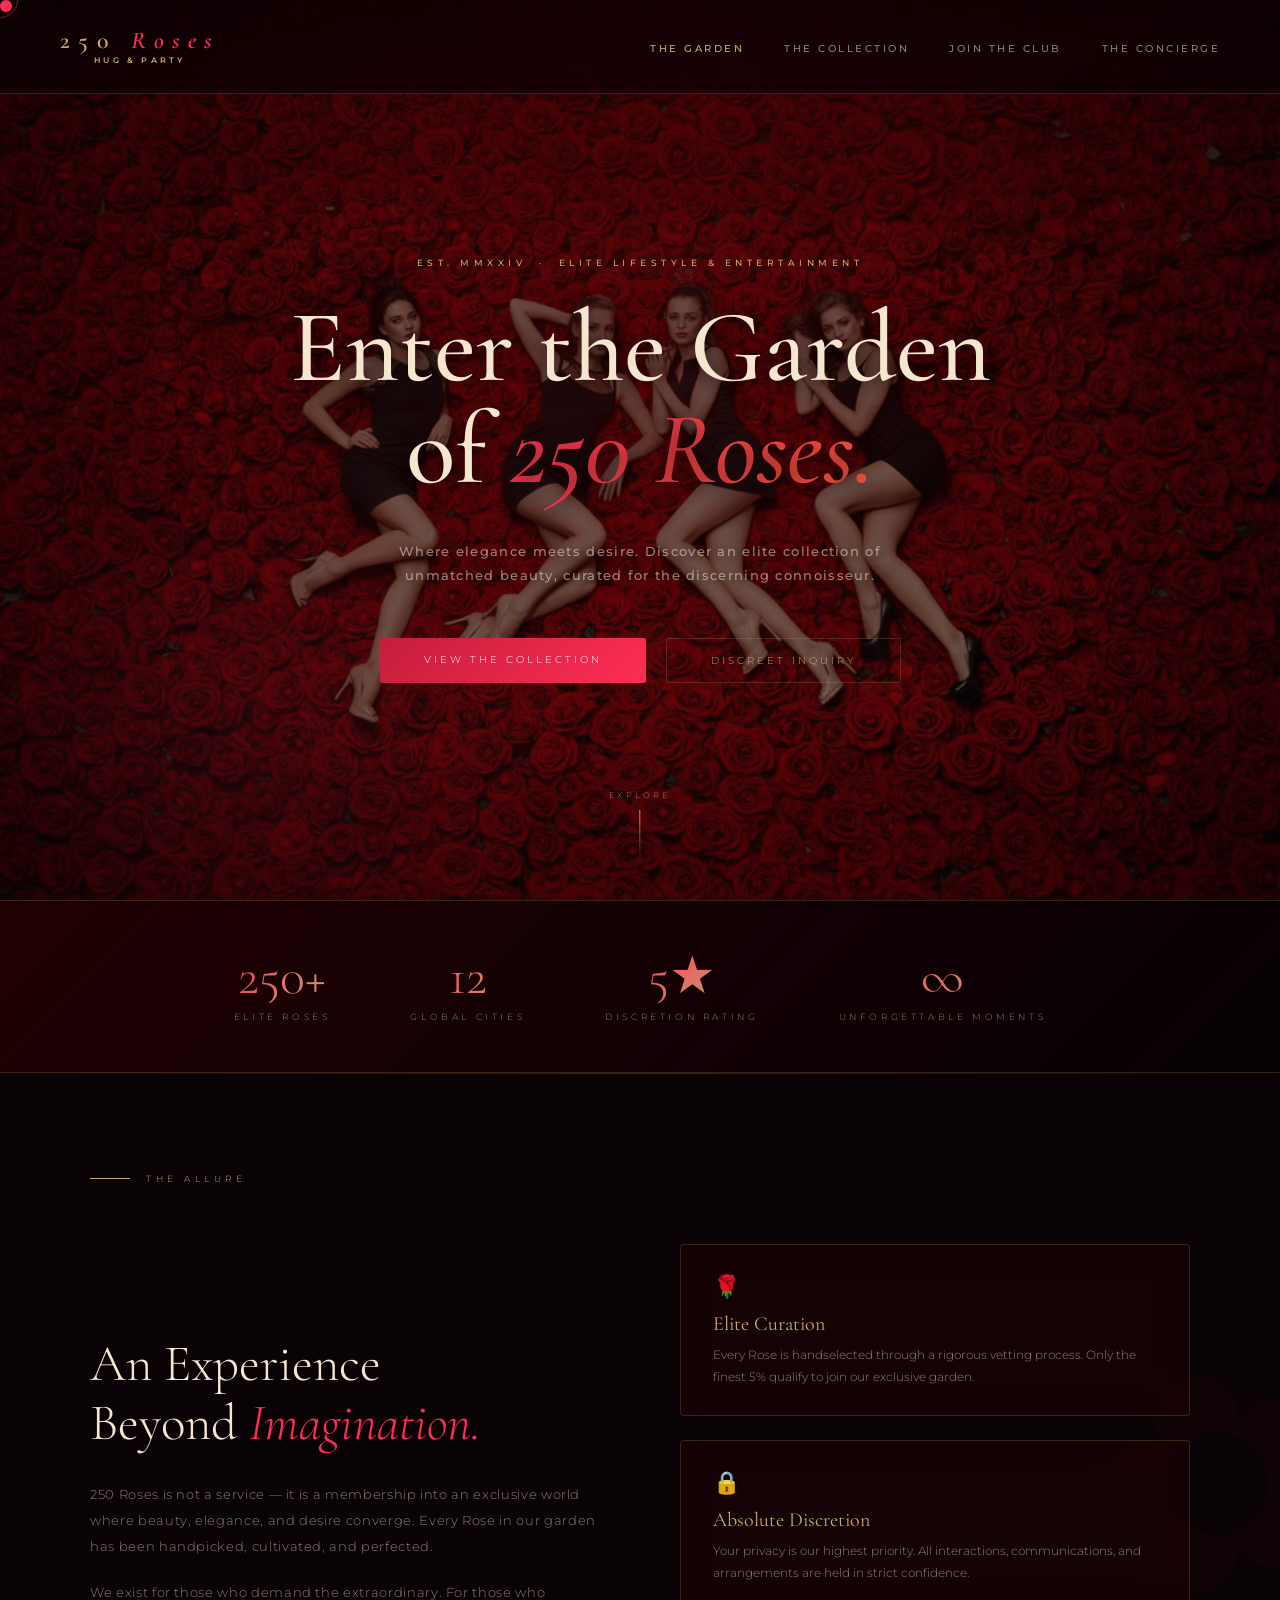
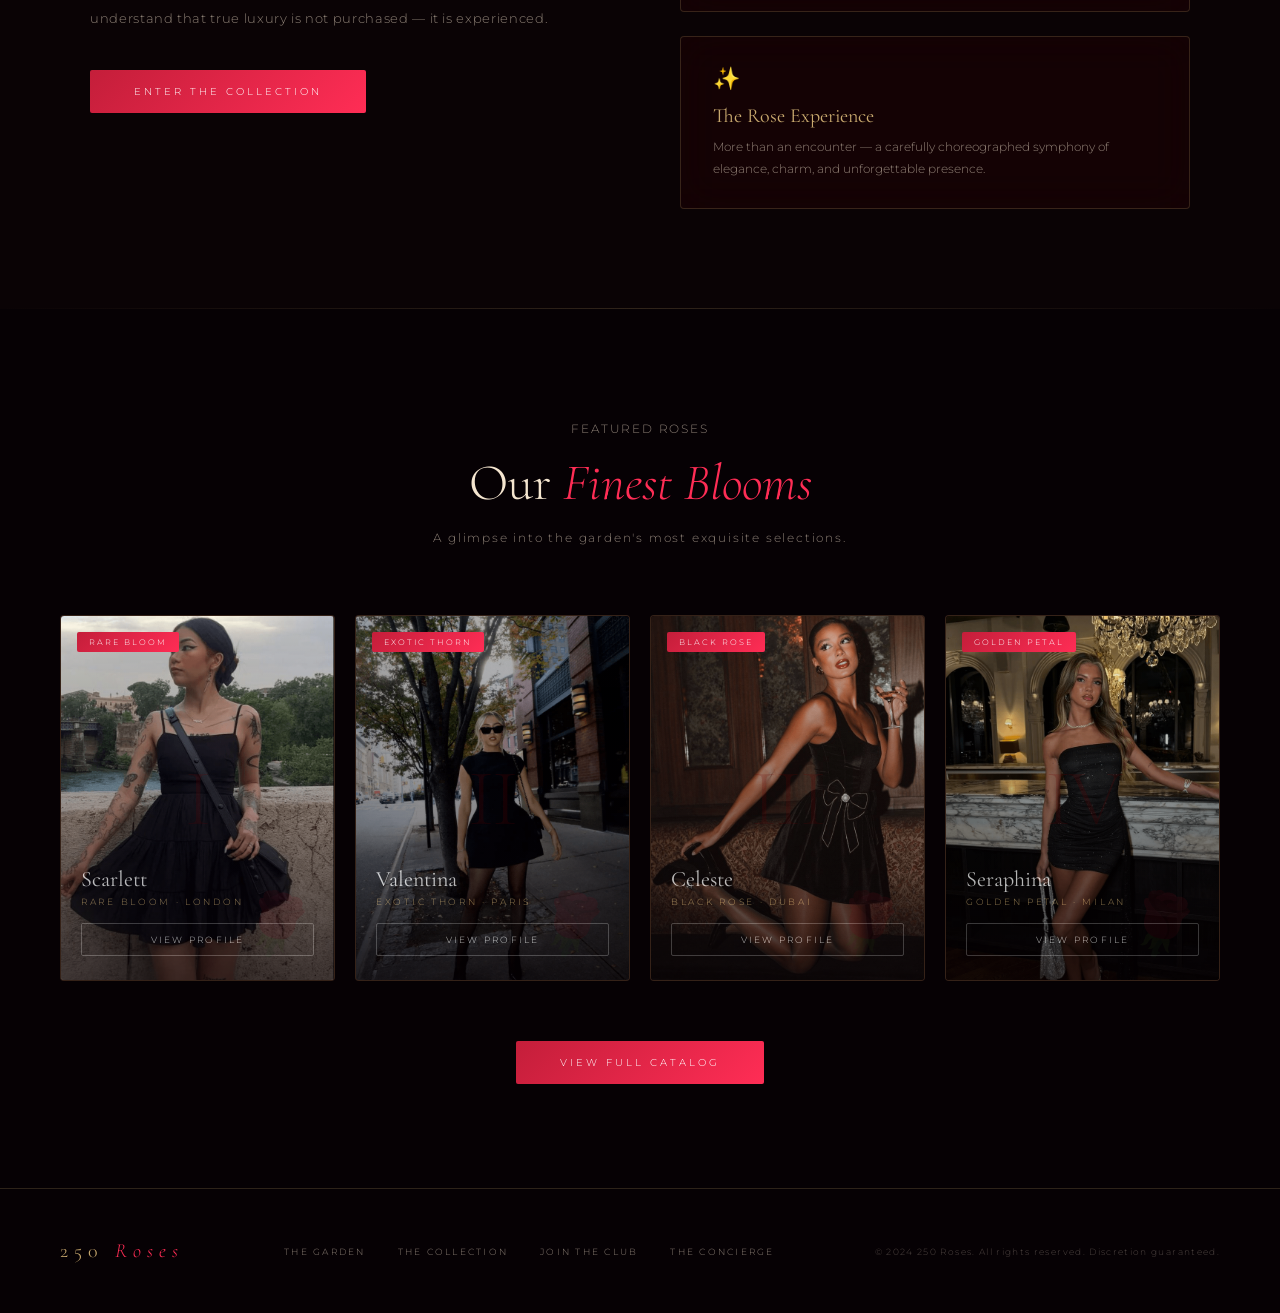
==== commit e7e0bf71: "style: mobile responsiveness" ====
--- a/index.html
+++ b/index.html
@@ -19,8 +19,13 @@
     <div class="brand">250 <span>Roses</span></div>
     <div class="slogan">hug & party</div>
   </a>
+  <div class="menu-toggle" id="mobile-menu">
+    <span></span>
+    <span></span>
+    <span></span>
+  </div>
   <ul class="nav-links">
-    <li><a href="index.html">The Garden</a></li>
+    <li><a href="index.html" class="active">The Garden</a></li>
     <li><a href="catalog.html">The Collection</a></li>
     <li><a href="join.html">Join the Club</a></li>
     <li><a href="contact.html">The Concierge</a></li>
@@ -105,9 +110,9 @@
 <section class="featured">
   <div class="featured-inner">
     <div class="featured-header">
-      <p class="section-label" style="justify-content:center; margin-bottom:16px;">Featured Roses</p>
+      <p class="section-label centered">Featured Roses</p>
       <h2>Our <em>Finest Blooms</em></h2>
-      <p style="margin-top:12px;">A glimpse into the garden's most exquisite selections.</p>
+      <p>A glimpse into the garden's most exquisite selections.</p>
     </div>
 
     <div class="profile-grid">
@@ -183,68 +188,6 @@
   <p class="footer-copy">© 2024 250 Roses. All rights reserved. Discretion guaranteed.</p>
 </footer>
 
-<script>
-  // Custom cursor
-  const cursor = document.getElementById('cursor');
-  const ring = document.getElementById('cursorRing');
-  let mx = 0, my = 0, rx = 0, ry = 0;
-
-  document.addEventListener('mousemove', e => {
-    mx = e.clientX; my = e.clientY;
-    cursor.style.left = mx - 6 + 'px';
-    cursor.style.top = my - 6 + 'px';
-  });
-
-  function animateRing() {
-    rx += (mx - rx) * 0.12;
-    ry += (my - ry) * 0.12;
-    ring.style.left = rx - 18 + 'px';
-    ring.style.top = ry - 18 + 'px';
-    requestAnimationFrame(animateRing);
-  }
-  animateRing();
-
-  document.querySelectorAll('a, button').forEach(el => {
-    el.addEventListener('mouseenter', () => {
-      cursor.style.transform = 'scale(2.5)';
-      cursor.style.background = 'var(--gold)';
-    });
-    el.addEventListener('mouseleave', () => {
-      cursor.style.transform = 'scale(1)';
-      cursor.style.background = 'var(--blush)';
-    });
-  });
-
-  // Falling petals
-  const hero = document.querySelector('.hero');
-  for (let i = 0; i < 18; i++) {
-    const p = document.createElement('div');
-    p.className = 'petal';
-    p.style.left = Math.random() * 100 + '%';
-    p.style.animationDuration = (8 + Math.random() * 12) + 's';
-    p.style.animationDelay = (Math.random() * 10) + 's';
-    p.style.width = (4 + Math.random() * 8) + 'px';
-    p.style.height = (6 + Math.random() * 12) + 'px';
-    p.style.opacity = 0;
-    hero.appendChild(p);
-  }
-
-  // Scroll reveal
-  const observer = new IntersectionObserver(entries => {
-    entries.forEach(e => {
-      if (e.isIntersecting) {
-        e.target.style.opacity = '1';
-        e.target.style.transform = 'translateY(0)';
-      }
-    });
-  }, { threshold: 0.15 });
-
-  document.querySelectorAll('.pillar, .profile-card, .stat').forEach(el => {
-    el.style.opacity = '0';
-    el.style.transform = 'translateY(30px)';
-    el.style.transition = 'opacity 0.8s ease, transform 0.8s ease';
-    observer.observe(el);
-  });
-</script>
+<script src="js/main.js"></script>
 </body>
 </html>
--- a/css/global.css
+++ b/css/global.css
@@ -44,6 +44,11 @@
   transition: transform 0.4s ease;
 }
 
+@media (max-width: 768px), (hover: none) {
+  body { cursor: auto !important; }
+  .cursor, .cursor-ring { display: none !important; }
+}
+
 @keyframes fadeUp {
   from { opacity: 0; transform: translateY(30px); }
   to { opacity: 1; transform: translateY(0); }
--- a/css/layout.css
+++ b/css/layout.css
@@ -24,6 +24,23 @@
 }
 .nav-links a:hover, .nav-links a.active { color: var(--gold); }
 
+/* Hamburger Menu Toggle */
+.menu-toggle {
+  display: none; width: 28px; height: 18px;
+  flex-direction: column; justify-content: space-between;
+  cursor: pointer; z-index: 101;
+}
+.menu-toggle span {
+  width: 100%; height: 2px;
+  background: var(--gold);
+  transition: all 0.4s ease;
+  border-radius: 2px;
+}
+
+.menu-toggle.active span:nth-child(1) { transform: translateY(8px) rotate(45deg); background: var(--blush); }
+.menu-toggle.active span:nth-child(2) { opacity: 0; transform: translateX(-20px); }
+.menu-toggle.active span:nth-child(3) { transform: translateY(-8px) rotate(-45deg); background: var(--blush); }
+
 footer {
   background: var(--darker);
   padding: 50px 60px;
@@ -39,6 +56,21 @@
 
 @media (max-width: 900px) {
   nav { padding: 20px 24px; }
+  .menu-toggle { display: flex; }
+  
+  .nav-links {
+    position: fixed; top: 0; left: 0; width: 100%; height: 100vh;
+    background: rgba(6,1,4,0.95);
+    backdrop-filter: blur(40px);
+    flex-direction: column; justify-content: center; align-items: center;
+    gap: 36px; z-index: 100;
+    opacity: 0; pointer-events: none;
+    transform: scale(1.05);
+    transition: all 0.6s cubic-bezier(0.2, 0.8, 0.2, 1);
+  }
+  
+  .nav-links.active { opacity: 1; pointer-events: auto; transform: scale(1); }
+  .nav-links a { font-size: 14px; letter-spacing: 0.4em; }
+  
   footer { flex-direction: column; text-align: center; }
-  .nav-links { display: none; }
 }
--- a/css/home.css
+++ b/css/home.css
@@ -136,6 +136,8 @@
   color: var(--gold); margin-bottom: 24px;
   display: flex; align-items: center; gap: 16px;
 }
+.section-label.centered { justify-content: center; margin-bottom: 16px; }
+.section-label.centered::before { display: none; }
 .section-label::before {
   content: ''; width: 40px; height: 1px; background: var(--gold);
 }
@@ -206,6 +208,7 @@
 .featured-header h2 em { font-style: italic; color: var(--blush); }
 .featured-header p {
   font-size: 12px; letter-spacing: 0.15em; color: var(--text-muted);
+  margin-top: 12px;
 }
 
 .profile-grid {
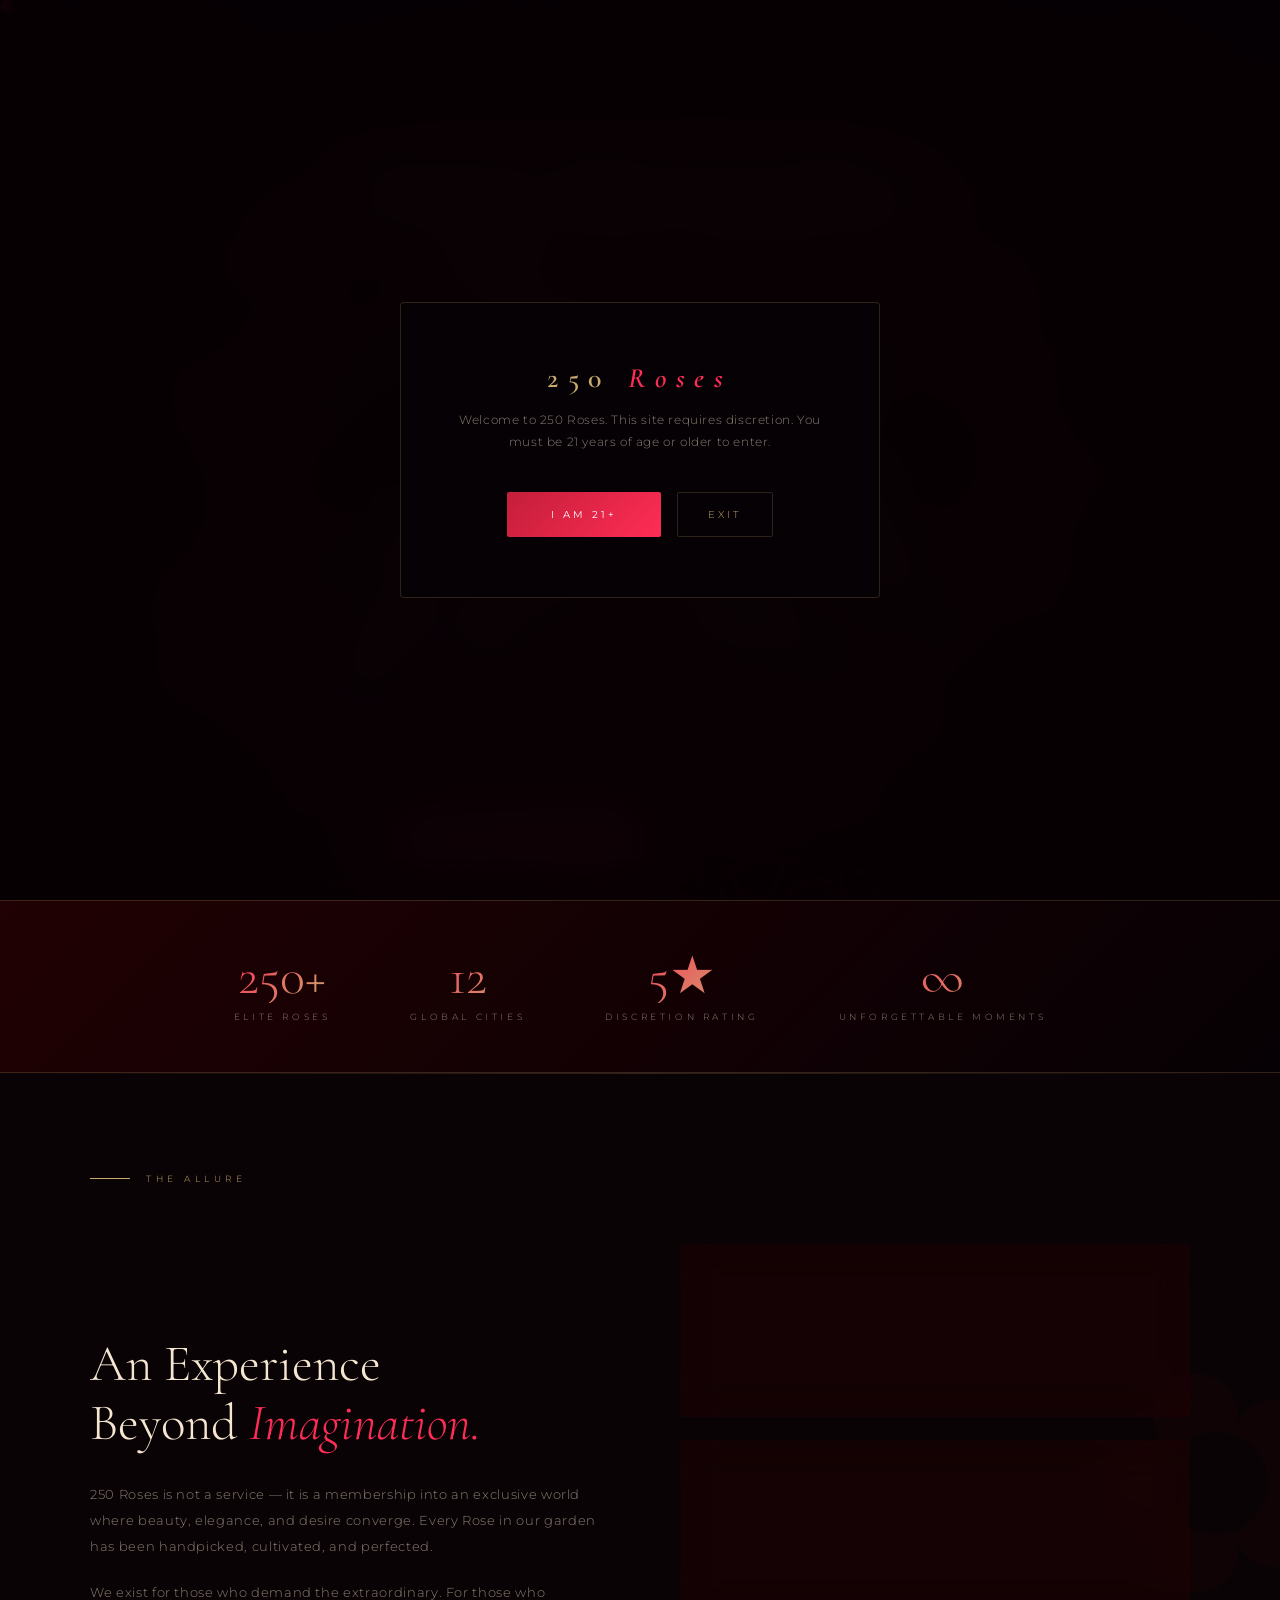
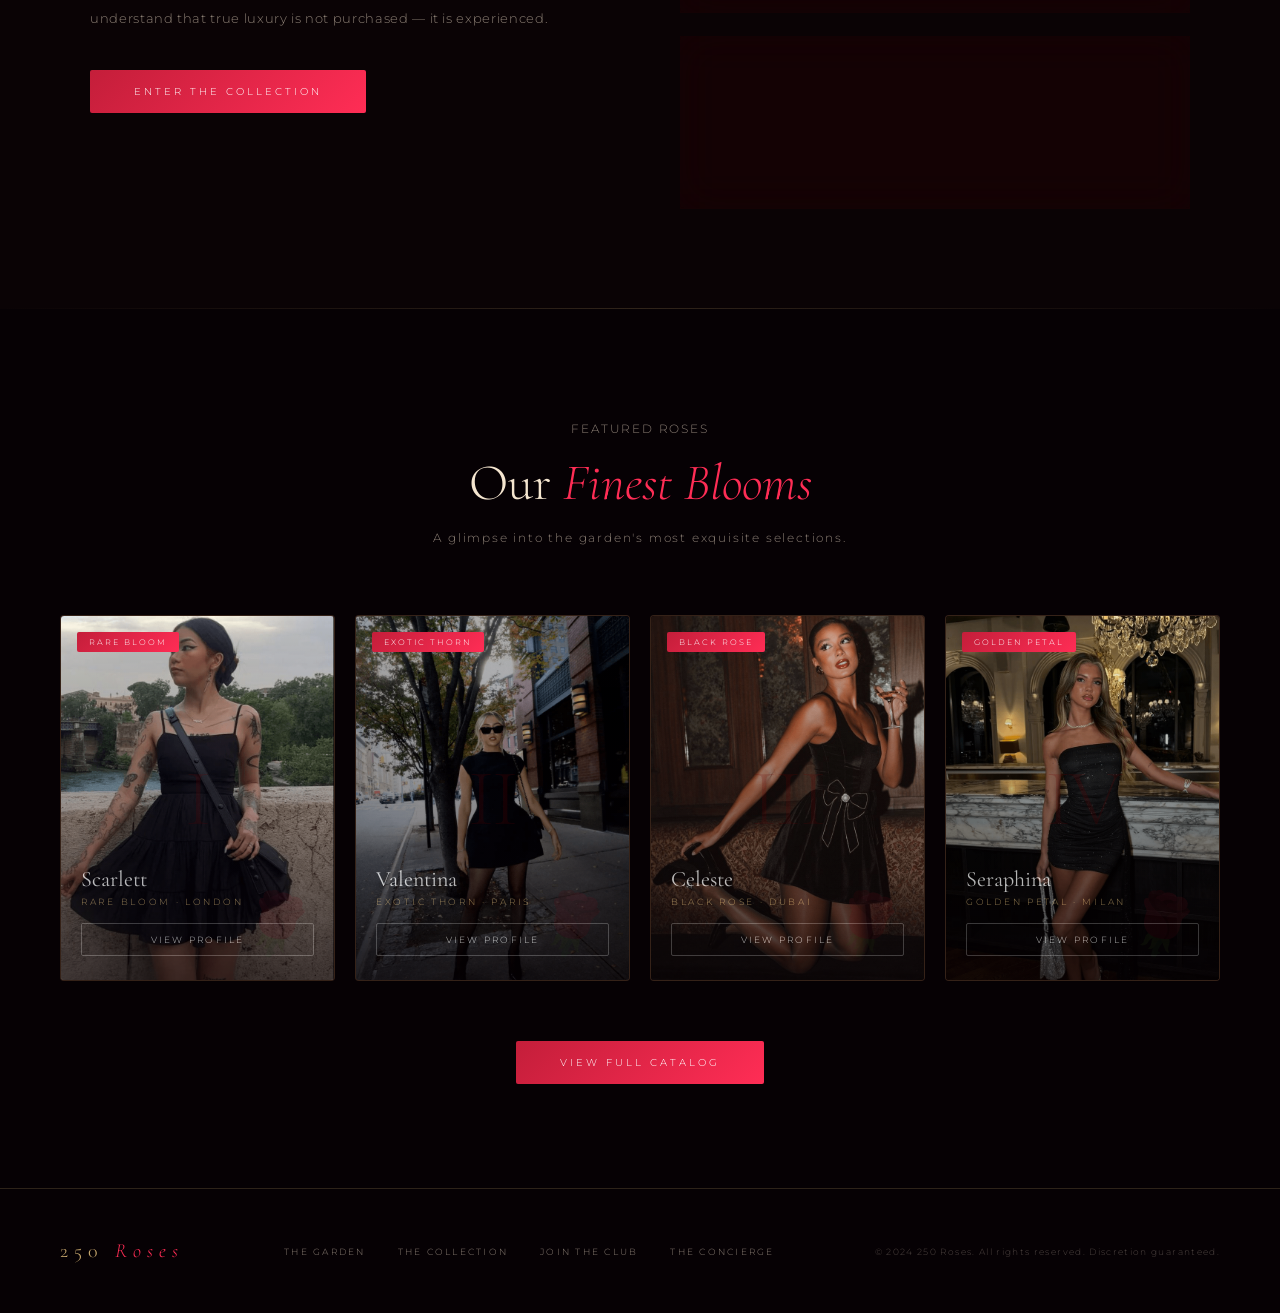
==== commit f092dad7: "fix: navbar color, homepage, join page styles" ====
--- a/index.html
+++ b/index.html
@@ -43,16 +43,15 @@
 
   <p class="hero-eyebrow">Est. MMXXIV &nbsp;·&nbsp; Elite Lifestyle &amp; Entertainment</p>
   <h1 class="hero-title">Enter the Garden<br>of <em>250 Roses.</em></h1>
-  <p class="hero-sub">Where elegance meets desire. Discover an elite collection of unmatched beauty, curated for the discerning connoisseur.</p>
-  <div class="cta-group">
-    <a href="catalog.html" class="btn-primary">View the Collection</a>
-    <a href="contact.html" class="btn-ghost">Discreet Inquiry</a>
+  
+  <div class="hero-bottom-content">
+    <p class="hero-sub">Where elegance meets desire. Discover an elite collection of unmatched beauty, curated for the discerning connoisseur.</p>
+    <div class="cta-group">
+      <a href="catalog.html" class="btn-primary">View the Collection</a>
+      <a href="contact.html" class="btn-ghost">Discreet Inquiry</a>
+    </div>
   </div>
 
-  <div class="scroll-hint">
-    <span>Explore</span>
-    <div class="scroll-line"></div>
-  </div>
 </section>
 
 <div class="stats-bar">
--- a/css/global.css
+++ b/css/global.css
@@ -91,3 +91,30 @@
   background: rgba(201,169,110,0.08);
   transform: translateY(-2px);
 }
+
+/* Age Gate Modal */
+.age-gate-overlay {
+  position: fixed; inset: 0; z-index: 10000;
+  background: rgba(6, 1, 4, 0.95);
+  backdrop-filter: blur(30px);
+  display: flex; align-items: center; justify-content: center;
+  opacity: 0; pointer-events: none; transition: opacity 0.5s ease;
+}
+.age-gate-overlay.show { opacity: 1; pointer-events: auto; }
+.age-gate-box {
+  background: var(--darker); border: 1px solid var(--glass-border);
+  padding: 60px 40px; border-radius: 4px; text-align: center;
+  max-width: 480px; width: 90%;
+  transform: translateY(20px); transition: transform 0.5s ease;
+}
+.age-gate-overlay.show .age-gate-box { transform: translateY(0); }
+.age-gate-logo {
+  font-family: 'Cormorant Garamond', serif; font-size: 28px; font-weight: 600;
+  letter-spacing: 0.35em; color: var(--gold); margin-bottom: 16px;
+  line-height: 1.1;
+}
+.age-gate-logo span { color: var(--blush); font-style: italic; }
+.age-gate-box p {
+  font-size: 12px; line-height: 1.8; color: var(--text-muted); padding: 0 10px; margin-bottom: 40px; letter-spacing: 0.05em;
+}
+.age-gate-actions { display: flex; gap: 16px; justify-content: center; flex-wrap: wrap; }
--- a/css/layout.css
+++ b/css/layout.css
@@ -2,7 +2,7 @@
   position: fixed; top: 0; width: 100%; z-index: 100;
   padding: 28px 60px;
   display: flex; justify-content: space-between; align-items: center;
-  background: rgba(6,1,4,0.6);
+  background: rgba(17, 1, 4, 0.9);
   border-bottom: 1px solid var(--glass-border);
   backdrop-filter: blur(20px);
 }
--- a/css/home.css
+++ b/css/home.css
@@ -1,11 +1,11 @@
 /* Hero */
 .hero {
   min-height: 100vh;
-  display: flex; flex-direction: column; justify-content: center; align-items: center;
+  display: flex; flex-direction: column; justify-content: flex-start; align-items: center;
   text-align: center;
   position: relative;
   overflow: hidden;
-  padding: 120px 40px 80px;
+  padding: 130px 40px 40px;
 }
 
 .hero-bg {
@@ -15,7 +15,7 @@
     radial-gradient(ellipse 60% 70% at 50% 40%, rgba(139,0,0,0.35) 0%, transparent 70%),
     radial-gradient(ellipse 40% 50% at 20% 80%, rgba(196,30,58,0.2) 0%, transparent 60%),
     radial-gradient(ellipse 50% 60% at 80% 20%, rgba(139,0,0,0.15) 0%, transparent 60%),
-    url('../src/main_cover.png') center/cover no-repeat;
+    url('../src/main_cover.png') center 10% / cover no-repeat;
   background-color: var(--darker);
 }
 
@@ -38,17 +38,17 @@
 
 .hero-eyebrow {
   font-size: 9px; letter-spacing: 0.5em; text-transform: uppercase;
-  color: var(--gold); margin-bottom: 28px;
+  color: var(--gold); margin-bottom: 12px;
   font-weight: 500;
   opacity: 0; animation: fadeUp 1s ease 0.3s forwards;
 }
 
 .hero-title {
   font-family: 'Cormorant Garamond', serif;
-  font-size: clamp(52px, 8vw, 108px);
-  font-weight: 500; line-height: 1.0;
+  font-size: clamp(48px, 8vw, 80px);
+  font-weight: 500; line-height: 0.85;
   color: var(--text);
-  margin-bottom: 8px;
+  margin-bottom: 6px;
   text-shadow: 0 4px 20px rgba(0,0,0,0.8);
   opacity: 0; animation: fadeUp 1.2s ease 0.5s forwards;
 }
@@ -70,11 +70,20 @@
   letter-spacing: 0.05em;
 }
 
+.hero-bottom-content {
+  margin-top: auto;
+  margin-bottom: 0px;
+  display: flex;
+  flex-direction: column;
+  align-items: center;
+  z-index: 2;
+}
+
 .hero-sub {
-  font-size: 13px; line-height: 1.9; letter-spacing: 0.1em;
+  font-size: 13px; line-height: 1.7; letter-spacing: 0.1em;
   color: var(--text-muted); max-width: 500px;
   font-weight: 500; text-shadow: 0 2px 10px rgba(0,0,0,0.6);
-  margin: 30px auto 50px;
+  margin: 0 auto 24px;
   opacity: 0; animation: fadeUp 1.2s ease 0.7s forwards;
 }
 
@@ -83,23 +92,7 @@
   opacity: 0; animation: fadeUp 1s ease 0.9s forwards;
 }
 
-.scroll-hint {
-  position: absolute; bottom: 40px; left: 50%; transform: translateX(-50%);
-  display: flex; flex-direction: column; align-items: center; gap: 10px;
-  opacity: 0; animation: fadeIn 1s ease 1.5s forwards;
-}
-.scroll-hint span {
-  font-size: 8px; letter-spacing: 0.4em; text-transform: uppercase; color: var(--text-muted);
-}
-.scroll-line {
-  width: 1px; height: 50px;
-  background: linear-gradient(to bottom, var(--gold), transparent);
-  animation: scrollPulse 2s ease infinite;
-}
-@keyframes scrollPulse {
-  0%, 100% { opacity: 0.3; transform: scaleY(1); }
-  50% { opacity: 1; transform: scaleY(1.2); }
-}
+
 
 /* Rose divider */
 .rose-divider {
